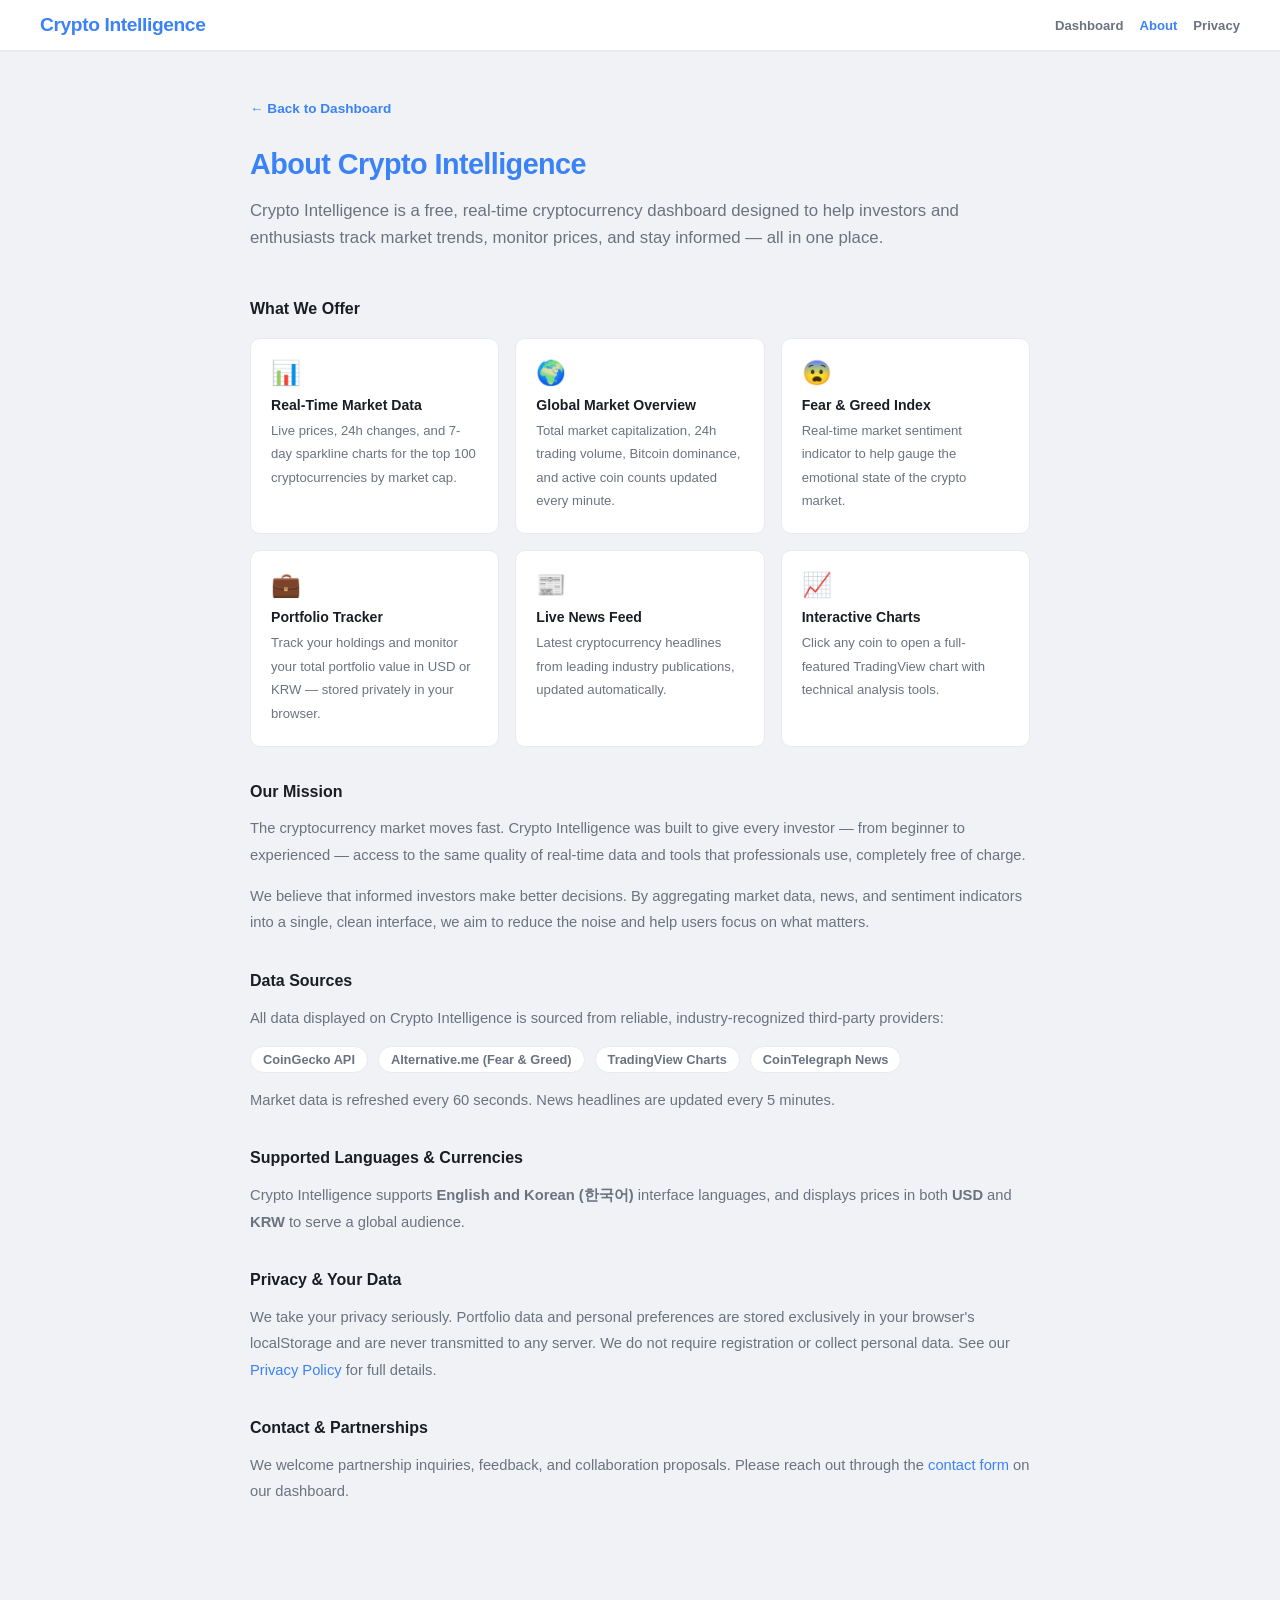
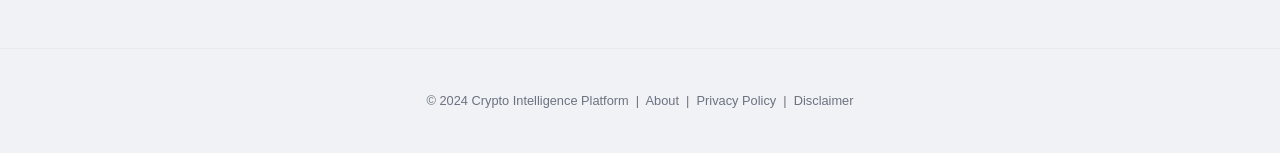
==== about.html @ bc002d2c "feat: comprehensive AdSense approval optimization - Add About page with full site description and fe" ====
<!DOCTYPE html>
<html lang="en">
<head>
    <meta charset="UTF-8">
    <meta name="viewport" content="width=device-width, initial-scale=1.0">
    <title>About – Crypto Intelligence</title>
    <meta name="description" content="Learn about Crypto Intelligence, a real-time cryptocurrency dashboard providing market data, news, and portfolio tracking for crypto investors worldwide.">
    <meta name="robots" content="index, follow">
    <link rel="stylesheet" href="style.css?v=2.1">
    <meta name="google-adsense-account" content="ca-pub-8986681365997307">
    <script async src="https://pagead2.googlesyndication.com/pagead/js/adsbygoogle.js?client=ca-pub-8986681365997307" crossorigin="anonymous"></script>
    <style>
        .about-wrap { max-width: 860px; margin: 48px auto; padding: 0 40px 80px; }
        .about-wrap h1 { font-size: 1.8rem; font-weight: 800; margin-bottom: 12px; letter-spacing: -0.02em; }
        .about-wrap .subtitle { font-size: 1.05rem; color: var(--sub-text-color); margin-bottom: 48px; line-height: 1.6; }
        .about-wrap h2 { font-size: 1rem; font-weight: 700; margin: 36px 0 10px; }
        .about-wrap p, .about-wrap li { font-size: 0.92rem; line-height: 1.8; color: var(--sub-text-color); }
        .about-wrap ul { padding-left: 20px; }
        .about-wrap a { color: var(--accent-color); text-decoration: none; }
        .back-link { display: inline-flex; align-items: center; gap: 6px; color: var(--accent-color); font-size: 0.85rem; font-weight: 600; text-decoration: none; margin-bottom: 32px; }
        .feature-grid { display: grid; grid-template-columns: repeat(auto-fit, minmax(220px, 1fr)); gap: 16px; margin: 20px 0; }
        .feature-card { background: var(--card-bg); border: 1px solid var(--border-color); border-radius: 10px; padding: 20px; }
        .feature-card .icon { font-size: 1.5rem; margin-bottom: 10px; }
        .feature-card h3 { font-size: 0.88rem; font-weight: 700; margin: 0 0 6px; }
        .feature-card p { font-size: 0.82rem; margin: 0; }
        .data-sources { display: flex; flex-wrap: wrap; gap: 10px; margin-top: 12px; }
        .data-source-tag { background: var(--card-bg); border: 1px solid var(--border-color); padding: 5px 12px; border-radius: 20px; font-size: 0.8rem; font-weight: 600; color: var(--sub-text-color); }
        @media (max-width: 768px) { .about-wrap { padding: 0 20px 60px; } }
    </style>
</head>
<body>
    <header>
        <h1 style="color:var(--accent-color);margin:0;font-size:1.2rem;font-weight:800">
            <a href="index.html" style="text-decoration:none;color:inherit">Crypto Intelligence</a>
        </h1>
        <nav style="display:flex;gap:16px;font-size:0.82rem;font-weight:600">
            <a href="index.html" style="color:var(--sub-text-color);text-decoration:none">Dashboard</a>
            <a href="about.html" style="color:var(--accent-color);text-decoration:none">About</a>
            <a href="privacy.html" style="color:var(--sub-text-color);text-decoration:none">Privacy</a>
        </nav>
    </header>

    <div class="about-wrap">
        <a href="index.html" class="back-link">← Back to Dashboard</a>

        <h1>About Crypto Intelligence</h1>
        <p class="subtitle">Crypto Intelligence is a free, real-time cryptocurrency dashboard designed to help investors and enthusiasts track market trends, monitor prices, and stay informed — all in one place.</p>

        <h2>What We Offer</h2>
        <div class="feature-grid">
            <div class="feature-card">
                <div class="icon">📊</div>
                <h3>Real-Time Market Data</h3>
                <p>Live prices, 24h changes, and 7-day sparkline charts for the top 100 cryptocurrencies by market cap.</p>
            </div>
            <div class="feature-card">
                <div class="icon">🌍</div>
                <h3>Global Market Overview</h3>
                <p>Total market capitalization, 24h trading volume, Bitcoin dominance, and active coin counts updated every minute.</p>
            </div>
            <div class="feature-card">
                <div class="icon">😨</div>
                <h3>Fear & Greed Index</h3>
                <p>Real-time market sentiment indicator to help gauge the emotional state of the crypto market.</p>
            </div>
            <div class="feature-card">
                <div class="icon">💼</div>
                <h3>Portfolio Tracker</h3>
                <p>Track your holdings and monitor your total portfolio value in USD or KRW — stored privately in your browser.</p>
            </div>
            <div class="feature-card">
                <div class="icon">📰</div>
                <h3>Live News Feed</h3>
                <p>Latest cryptocurrency headlines from leading industry publications, updated automatically.</p>
            </div>
            <div class="feature-card">
                <div class="icon">📈</div>
                <h3>Interactive Charts</h3>
                <p>Click any coin to open a full-featured TradingView chart with technical analysis tools.</p>
            </div>
        </div>

        <h2>Our Mission</h2>
        <p>The cryptocurrency market moves fast. Crypto Intelligence was built to give every investor — from beginner to experienced — access to the same quality of real-time data and tools that professionals use, completely free of charge.</p>
        <p>We believe that informed investors make better decisions. By aggregating market data, news, and sentiment indicators into a single, clean interface, we aim to reduce the noise and help users focus on what matters.</p>

        <h2>Data Sources</h2>
        <p>All data displayed on Crypto Intelligence is sourced from reliable, industry-recognized third-party providers:</p>
        <div class="data-sources">
            <span class="data-source-tag">CoinGecko API</span>
            <span class="data-source-tag">Alternative.me (Fear & Greed)</span>
            <span class="data-source-tag">TradingView Charts</span>
            <span class="data-source-tag">CoinTelegraph News</span>
        </div>
        <p style="margin-top:14px">Market data is refreshed every 60 seconds. News headlines are updated every 5 minutes.</p>

        <h2>Supported Languages & Currencies</h2>
        <p>Crypto Intelligence supports <strong>English and Korean (한국어)</strong> interface languages, and displays prices in both <strong>USD</strong> and <strong>KRW</strong> to serve a global audience.</p>

        <h2>Privacy & Your Data</h2>
        <p>We take your privacy seriously. Portfolio data and personal preferences are stored exclusively in your browser's localStorage and are never transmitted to any server. We do not require registration or collect personal data. See our <a href="privacy.html">Privacy Policy</a> for full details.</p>

        <h2>Contact & Partnerships</h2>
        <p>We welcome partnership inquiries, feedback, and collaboration proposals. Please reach out through the <a href="index.html#contact-section">contact form</a> on our dashboard.</p>
    </div>

    <footer style="text-align:center;padding:32px;color:var(--sub-text-color);font-size:0.8rem;border-top:1px solid var(--border-color)">
        <p>&copy; 2024 Crypto Intelligence Platform &nbsp;|&nbsp;
        <a href="about.html" style="color:var(--sub-text-color)">About</a> &nbsp;|&nbsp;
        <a href="privacy.html" style="color:var(--sub-text-color)">Privacy Policy</a> &nbsp;|&nbsp;
        <a href="disclaimer.html" style="color:var(--sub-text-color)">Disclaimer</a></p>
    </footer>

    <script>
        if (localStorage.getItem('theme') === 'dark') document.body.classList.add('dark-mode');
    </script>
</body>
</html>
---- style.css ----
:root {
    --bg-color: #f0f2f5;
    --text-color: #1a1d23;
    --header-bg: #ffffff;
    --card-bg: #ffffff;
    --card-shadow: 0 1px 3px rgba(0,0,0,0.06);
    --border-color: #e8eaed;
    --accent-color: #3b82f6;
    --sub-text-color: #6b7280;
    --hover-bg: #f8faff;
    --up-color: #10b981;
    --down-color: #ef4444;
    --ticker-bg: #111827;
    --stats-bg: #ffffff;
    --row-border: #f3f4f6;
}

body.dark-mode {
    --bg-color: #0d1117;
    --text-color: #e6edf3;
    --header-bg: #161b22;
    --card-bg: #161b22;
    --card-shadow: 0 1px 3px rgba(0,0,0,0.4);
    --border-color: #21262d;
    --accent-color: #58a6ff;
    --sub-text-color: #8b949e;
    --hover-bg: #1c2128;
    --ticker-bg: #090c10;
    --stats-bg: #161b22;
    --row-border: #21262d;
}

* { box-sizing: border-box; }

body {
    font-family: 'Inter', -apple-system, BlinkMacSystemFont, 'Segoe UI', sans-serif;
    background-color: var(--bg-color);
    color: var(--text-color);
    margin: 0;
    transition: background-color 0.3s, color 0.3s;
    -webkit-font-smoothing: antialiased;
}

/* ── News Ticker ── */
#news-ticker {
    background: var(--ticker-bg);
    color: #f59e0b;
    padding: 9px 0;
    overflow: hidden;
    white-space: nowrap;
    font-size: 0.8rem;
    font-weight: 500;
    letter-spacing: 0.01em;
}
.ticker-content {
    display: inline-block;
    padding-left: 100%;
    animation: ticker 50s linear infinite;
}
@keyframes ticker {
    0%   { transform: translate3d(0, 0, 0); }
    100% { transform: translate3d(-100%, 0, 0); }
}

/* ── Global Stats Bar ── */
#global-stats {
    background: var(--stats-bg);
    border-bottom: 1px solid var(--border-color);
    padding: 7px 40px;
    display: flex;
    align-items: center;
    gap: 6px;
    font-size: 0.75rem;
    color: var(--sub-text-color);
    overflow-x: auto;
    white-space: nowrap;
}
#global-stats span { font-weight: 500; }
.stat-divider { opacity: 0.25; font-size: 0.7rem; }

/* ── Header ── */
header {
    background-color: var(--header-bg);
    padding: 14px 40px;
    border-bottom: 1px solid var(--border-color);
    display: flex;
    justify-content: space-between;
    align-items: center;
    position: sticky;
    top: 0;
    z-index: 1000;
    box-shadow: 0 1px 0 var(--border-color);
}
h1 {
    margin: 0;
    font-size: 1.2rem;
    color: var(--accent-color);
    font-weight: 800;
    letter-spacing: -0.02em;
}
#main-nav { display: flex; gap: 16px; align-items: center; margin-left: auto; margin-right: 16px; }
.nav-link { color: var(--sub-text-color); text-decoration: none; font-size: 0.82rem; font-weight: 600; transition: color 0.15s; }
.nav-link:hover { color: var(--accent-color); }
.header-controls { display: flex; gap: 8px; }

/* ── Intro Section ── */
#intro-section {
    background: linear-gradient(135deg, var(--accent-color) 0%, #6366f1 100%);
    padding: 36px 40px;
    text-align: center;
}
body.dark-mode #intro-section {
    background: linear-gradient(135deg, #1d3a6e 0%, #1e1b4b 100%);
}
#intro-content { max-width: 640px; margin: 0 auto; }
#intro-title {
    color: white;
    font-size: 1.4rem;
    font-weight: 800;
    margin: 0 0 10px;
    letter-spacing: -0.02em;
}
#intro-desc {
    color: rgba(255,255,255,0.85);
    font-size: 0.9rem;
    line-height: 1.7;
    margin: 0;
}
#theme-toggle, #lang-toggle, #currency-toggle {
    background: transparent;
    border: 1px solid var(--border-color);
    color: var(--sub-text-color);
    padding: 6px 12px;
    border-radius: 6px;
    cursor: pointer;
    font-weight: 500;
    font-size: 0.8rem;
    transition: all 0.15s;
}
#theme-toggle:hover, #lang-toggle:hover, #currency-toggle:hover {
    border-color: var(--accent-color);
    color: var(--accent-color);
}

/* ── Market Overview ── */
#market-overview {
    padding: 24px 40px;
    display: flex;
    justify-content: space-between;
    align-items: center;
    gap: 20px;
    max-width: 1240px;
    margin: 0 auto;
}
.sentiment-card {
    background: var(--card-bg);
    padding: 16px 22px;
    border-radius: 10px;
    box-shadow: var(--card-shadow);
    border: 1px solid var(--border-color);
    min-width: 170px;
    text-align: center;
}
.sentiment-card h3 {
    margin: 0 0 6px;
    font-size: 0.75rem;
    font-weight: 600;
    color: var(--sub-text-color);
    text-transform: uppercase;
    letter-spacing: 0.06em;
}
#fear-greed-index { font-size: 2.2rem; font-weight: 800; line-height: 1; }
#sentiment-status { margin: 4px 0 0; font-size: 0.78rem; color: var(--sub-text-color); font-weight: 500; }

.search-container { flex: 1; max-width: 560px; position: relative; }
#crypto-search {
    width: 100%;
    padding: 11px 20px 11px 42px;
    border-radius: 8px;
    border: 1px solid var(--border-color);
    background: var(--card-bg);
    color: var(--text-color);
    font-size: 0.9rem;
    outline: none;
    transition: border-color 0.15s, box-shadow 0.15s;
}
#crypto-search:focus {
    border-color: var(--accent-color);
    box-shadow: 0 0 0 3px rgba(59,130,246,0.1);
}
.search-container::before {
    content: '⌕';
    position: absolute;
    left: 14px;
    top: 50%;
    transform: translateY(-50%);
    color: var(--sub-text-color);
    font-size: 1.1rem;
    pointer-events: none;
}

/* ── Exchange Links ── */
#exchange-section {
    padding: 0 40px 20px;
    max-width: 1240px;
    margin: 0 auto;
}
#exchange-section h2 {
    font-size: 0.72rem;
    font-weight: 600;
    color: var(--sub-text-color);
    text-transform: uppercase;
    letter-spacing: 0.07em;
    margin: 0 0 10px;
}
.exchange-links { display: flex; gap: 8px; overflow-x: auto; padding-bottom: 4px; }
.exchange-card {
    text-decoration: none;
    color: var(--sub-text-color);
    background: var(--card-bg);
    padding: 6px 14px;
    border-radius: 6px;
    border: 1px solid var(--border-color);
    white-space: nowrap;
    font-weight: 600;
    font-size: 0.8rem;
    transition: all 0.15s;
}
.exchange-card:hover { border-color: var(--accent-color); color: var(--accent-color); }

/* ── Category Filter ── */
#category-filter {
    padding: 0 40px 16px;
    max-width: 1240px;
    margin: 0 auto;
}
.filter-tabs { display: flex; gap: 6px; overflow-x: auto; padding-bottom: 2px; }
.filter-btn {
    padding: 6px 16px;
    border-radius: 20px;
    border: 1px solid var(--border-color);
    background: transparent;
    color: var(--sub-text-color);
    cursor: pointer;
    font-weight: 600;
    font-size: 0.8rem;
    transition: all 0.15s;
    white-space: nowrap;
}
.filter-btn:hover { border-color: var(--accent-color); color: var(--accent-color); }
.filter-btn.active { background: var(--accent-color); color: white; border-color: var(--accent-color); }

/* ── Coin Table ── */
main {
    padding: 0 40px;
    max-width: 1240px;
    margin: 0 auto;
}
.table-header {
    display: flex;
    align-items: center;
    padding: 8px 16px;
    color: var(--sub-text-color);
    font-size: 0.72rem;
    font-weight: 700;
    text-transform: uppercase;
    letter-spacing: 0.05em;
    border-bottom: 1px solid var(--border-color);
    background: var(--card-bg);
    border-radius: 10px 10px 0 0;
    border: 1px solid var(--border-color);
    border-bottom: none;
}
.h-rank { width: 44px; }
.h-name { width: 200px; }
.h-desc { flex: 1; margin: 0 16px; }
.h-trend { width: 110px; text-align: center; }
.h-price { width: 170px; text-align: right; }

#crypto-container {
    border: 1px solid var(--border-color);
    border-top: none;
    border-radius: 0 0 10px 10px;
    overflow: hidden;
    background: var(--card-bg);
}

.crypto-row {
    display: flex;
    align-items: center;
    padding: 14px 16px;
    border-bottom: 1px solid var(--row-border);
    transition: background 0.12s;
    cursor: pointer;
}
.crypto-row:last-child { border-bottom: none; }
.crypto-row:hover { background: var(--hover-bg); }

.crypto-rank { width: 44px; color: var(--sub-text-color); font-size: 0.8rem; font-weight: 600; }
.crypto-info { width: 200px; display: flex; align-items: center; gap: 10px; overflow: hidden; }
.crypto-icon { width: 32px; height: 32px; border-radius: 50%; flex-shrink: 0; }
.crypto-name-group { display: flex; flex-direction: column; overflow: hidden; }
.crypto-name { font-weight: 700; font-size: 0.92rem; white-space: nowrap; overflow: hidden; text-overflow: ellipsis; }
.crypto-symbol { color: var(--sub-text-color); font-size: 0.75rem; font-weight: 600; }

.crypto-desc {
    flex: 1;
    margin: 0 16px;
    font-size: 0.8rem;
    color: var(--sub-text-color);
    display: -webkit-box;
    -webkit-line-clamp: 1;
    line-clamp: 1;
    -webkit-box-orient: vertical;
    overflow: hidden;
    line-height: 1.4;
}

.crypto-trend { width: 110px; text-align: center; }
.crypto-trend img { width: 90px; height: 32px; filter: contrast(1.1); }

.crypto-price-container { width: 170px; text-align: right; }
.crypto-price { font-weight: 700; margin: 0; font-size: 0.92rem; }
.crypto-change { font-size: 0.78rem; font-weight: 600; }
.up { color: var(--up-color); }
.down { color: var(--down-color); }

/* ── Pagination ── */
#pagination {
    display: flex;
    align-items: center;
    justify-content: center;
    gap: 6px;
    padding: 20px 0 8px;
}
.page-btn {
    min-width: 34px;
    height: 34px;
    padding: 0 10px;
    border-radius: 7px;
    border: 1px solid var(--border-color);
    background: var(--card-bg);
    color: var(--sub-text-color);
    font-size: 0.82rem;
    font-weight: 600;
    cursor: pointer;
    transition: all 0.15s;
}
.page-btn:hover { border-color: var(--accent-color); color: var(--accent-color); }
.page-btn.active { background: var(--accent-color); color: white; border-color: var(--accent-color); }
.page-btn:disabled { opacity: 0.35; cursor: not-allowed; }
#page-info { font-size: 0.8rem; color: var(--sub-text-color); padding: 0 6px; font-weight: 500; }

/* ── Portfolio ── */
#portfolio-section {
    max-width: 1240px;
    margin: 40px auto 0;
    padding: 0 40px;
}
#portfolio-section h2 {
    font-size: 1rem;
    font-weight: 700;
    margin: 0 0 16px;
    letter-spacing: -0.01em;
}
#portfolio-input-row {
    display: flex;
    gap: 8px;
    margin-bottom: 12px;
    flex-wrap: wrap;
}
#portfolio-coin-select {
    flex: 1;
    min-width: 200px;
    padding: 9px 14px;
    border-radius: 7px;
    border: 1px solid var(--border-color);
    background: var(--card-bg);
    color: var(--text-color);
    font-size: 0.875rem;
    cursor: pointer;
}
#portfolio-amount {
    width: 140px;
    padding: 9px 14px;
    border-radius: 7px;
    border: 1px solid var(--border-color);
    background: var(--card-bg);
    color: var(--text-color);
    font-size: 0.875rem;
}
#portfolio-add-btn {
    padding: 9px 22px;
    background: var(--accent-color);
    color: white;
    border: none;
    border-radius: 7px;
    font-weight: 700;
    font-size: 0.875rem;
    cursor: pointer;
    transition: opacity 0.15s;
}
#portfolio-add-btn:hover { opacity: 0.85; }

.portfolio-item {
    display: flex;
    align-items: center;
    padding: 12px 16px;
    background: var(--card-bg);
    border-bottom: 1px solid var(--row-border);
    gap: 10px;
}
.portfolio-item:first-child { border-radius: 8px 8px 0 0; }
.portfolio-item-name { font-weight: 700; font-size: 0.88rem; flex: 1; }
.portfolio-item-amount { color: var(--sub-text-color); font-size: 0.8rem; min-width: 120px; }
.portfolio-item-value { font-weight: 700; font-size: 0.88rem; min-width: 130px; text-align: right; }
.portfolio-item-change { font-size: 0.78rem; font-weight: 600; min-width: 65px; text-align: right; }
.portfolio-remove-btn {
    background: none;
    border: none;
    color: var(--sub-text-color);
    cursor: pointer;
    font-size: 0.9rem;
    padding: 2px 6px;
    border-radius: 4px;
    transition: all 0.15s;
}
.portfolio-remove-btn:hover { background: rgba(239,68,68,0.1); color: var(--down-color); }

#portfolio-total-row {
    display: flex;
    justify-content: flex-end;
    align-items: center;
    gap: 10px;
    padding: 14px 16px;
    background: var(--card-bg);
    font-weight: 700;
    font-size: 1rem;
    border-top: 2px solid var(--accent-color);
    border-radius: 0 0 8px 8px;
}
#portfolio-total-label { color: var(--sub-text-color); font-weight: 500; font-size: 0.85rem; }
#portfolio-empty {
    text-align: center;
    padding: 28px;
    color: var(--sub-text-color);
    background: var(--card-bg);
    font-size: 0.875rem;
    border-radius: 8px;
}

/* ── Contact & Comments ── */
#contact-section {
    max-width: 760px;
    margin: 48px auto;
    padding: 36px;
    background: var(--card-bg);
    border-radius: 12px;
    border: 1px solid var(--border-color);
}
#contact-section h2 {
    font-size: 1rem;
    font-weight: 700;
    margin: 0 0 20px;
}
.form-group { margin-bottom: 14px; }
.form-group label { display: block; font-size: 0.8rem; font-weight: 600; color: var(--sub-text-color); margin-bottom: 5px; }
.form-group input, .form-group textarea {
    width: 100%;
    padding: 10px 14px;
    border-radius: 7px;
    border: 1px solid var(--border-color);
    background: var(--bg-color);
    color: var(--text-color);
    font-size: 0.875rem;
    font-family: inherit;
    outline: none;
    transition: border-color 0.15s;
}
.form-group input:focus, .form-group textarea:focus { border-color: var(--accent-color); }
.form-group textarea { min-height: 100px; resize: vertical; }
#submit-btn {
    width: 100%;
    padding: 12px;
    background: var(--accent-color);
    color: white;
    border: none;
    border-radius: 7px;
    font-weight: 700;
    font-size: 0.9rem;
    cursor: pointer;
    margin-top: 4px;
    transition: opacity 0.15s;
}
#submit-btn:hover { opacity: 0.85; }

footer { padding: 32px; text-align: center; color: var(--sub-text-color); font-size: 0.8rem; }
footer a { color: var(--sub-text-color); text-decoration: none; }
footer a:hover { color: var(--accent-color); }

/* ── Chart Modal ── */
#chart-modal {
    display: none;
    position: fixed;
    inset: 0;
    background: rgba(0,0,0,0.6);
    z-index: 2000;
    align-items: center;
    justify-content: center;
    backdrop-filter: blur(4px);
}
#chart-modal.open { display: flex; }
.chart-modal-content {
    background: var(--card-bg);
    border-radius: 14px;
    width: 92%;
    max-width: 940px;
    overflow: hidden;
    border: 1px solid var(--border-color);
    box-shadow: 0 24px 64px rgba(0,0,0,0.35);
}
.chart-modal-header {
    display: flex;
    justify-content: space-between;
    align-items: center;
    padding: 14px 20px;
    border-bottom: 1px solid var(--border-color);
    font-weight: 700;
    font-size: 0.95rem;
}
#modal-close {
    background: none;
    border: none;
    font-size: 1.1rem;
    cursor: pointer;
    color: var(--sub-text-color);
    width: 28px;
    height: 28px;
    border-radius: 6px;
    display: flex;
    align-items: center;
    justify-content: center;
    transition: all 0.15s;
}
#modal-close:hover { background: var(--hover-bg); color: var(--text-color); }
#tradingview-widget-container { height: 500px; width: 100%; }

/* ── Responsive ── */
@media (max-width: 992px) {
    .h-trend, .crypto-trend, .h-desc, .crypto-desc { display: none; }
}
@media (max-width: 768px) {
    header { padding: 12px 16px; }
    #global-stats { padding: 7px 16px; }
    #market-overview { flex-direction: column; padding: 16px; gap: 12px; }
    .search-container { max-width: 100%; width: 100%; }
    main { padding: 0 16px; }
    #exchange-section, #category-filter, #portfolio-section { padding-left: 16px; padding-right: 16px; }
    .h-name { width: auto; flex: 1; }
    .crypto-info { width: auto; flex: 1; }
    .crypto-row { padding: 12px 12px; }
    #tradingview-widget-container { height: 360px; }
    .portfolio-item-amount, .portfolio-item-change { display: none; }
    #contact-section { margin: 24px 16px; padding: 24px; }
}
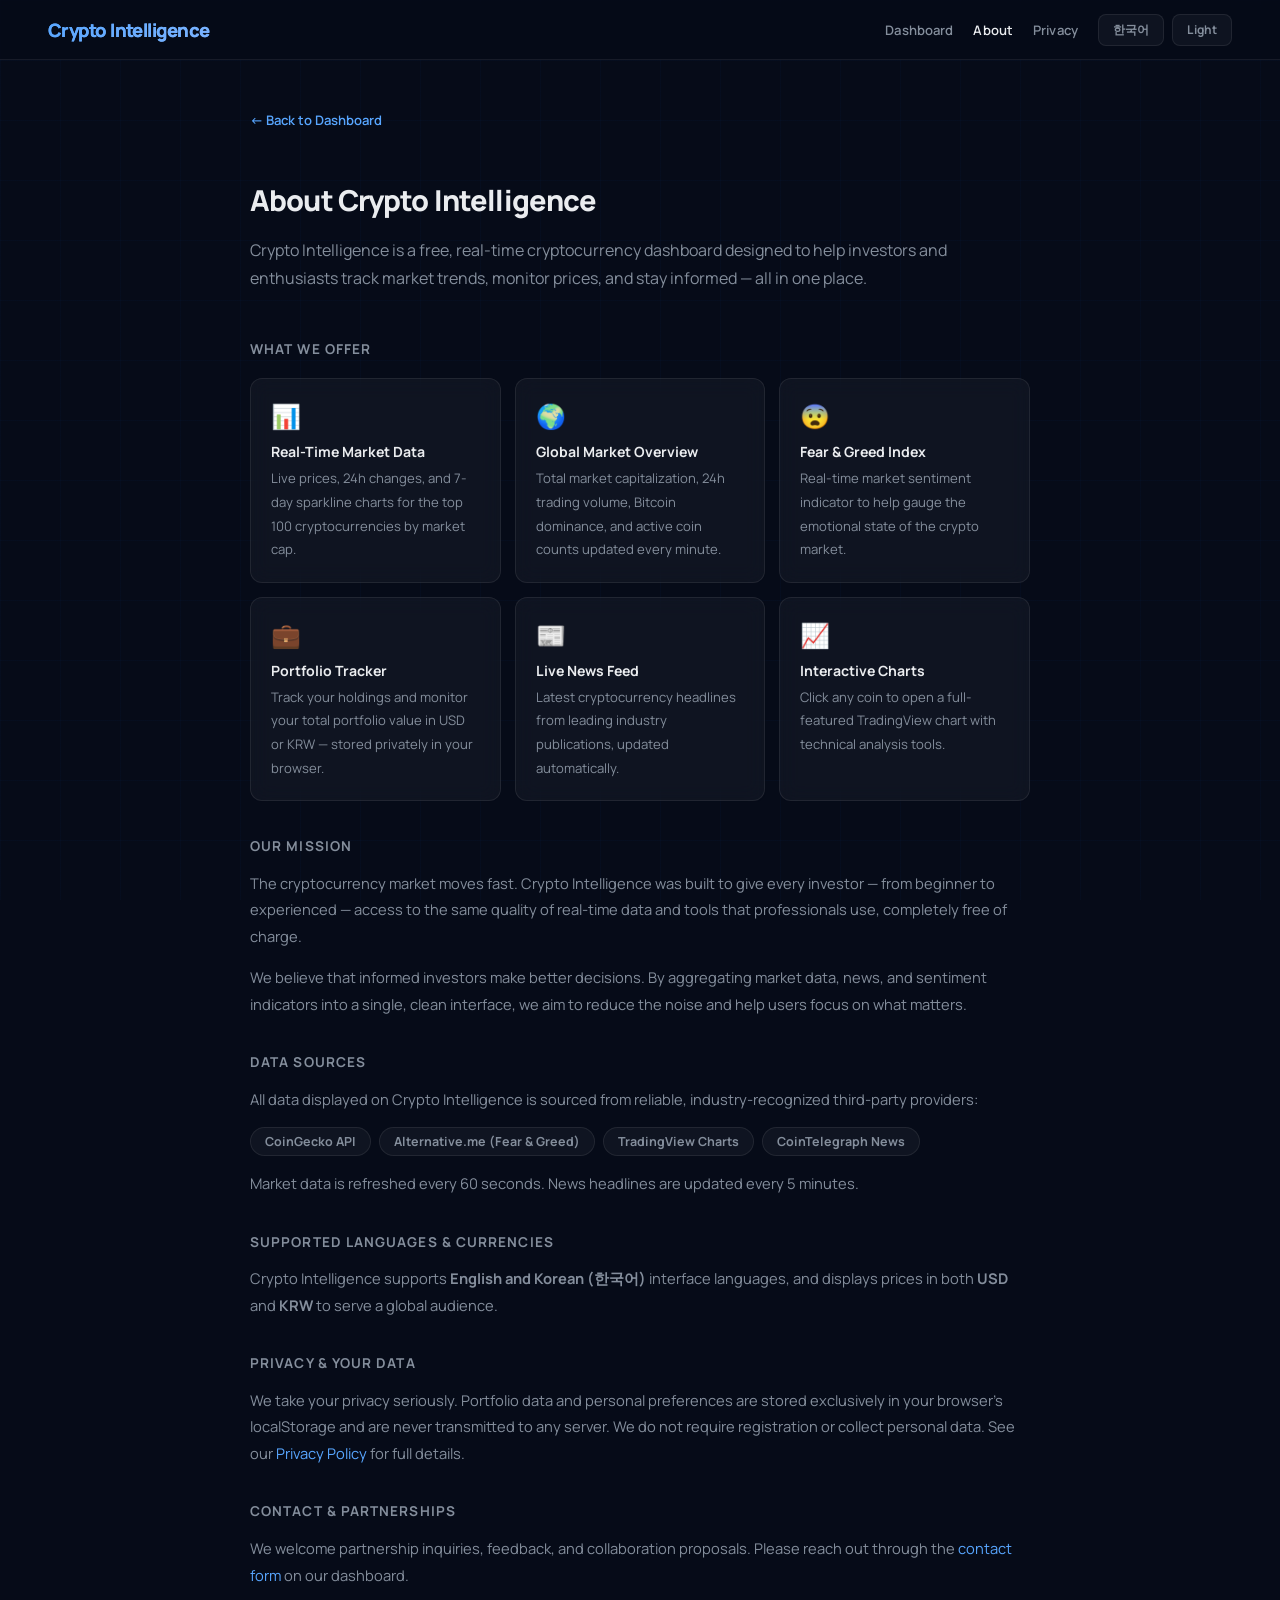
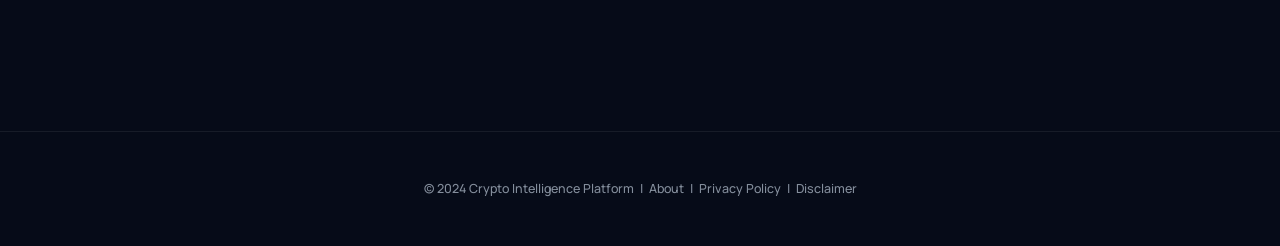
==== commit 76af1911: "fix: add lang/theme toggles and fix CSS vars on sub-pages - about, privacy, disclaimer 모두 헤더에 한국어/테마" ====
--- a/about.html
+++ b/about.html
@@ -6,38 +6,47 @@
     <title>About – Crypto Intelligence</title>
     <meta name="description" content="Learn about Crypto Intelligence, a real-time cryptocurrency dashboard providing market data, news, and portfolio tracking for crypto investors worldwide.">
     <meta name="robots" content="index, follow">
-    <link rel="stylesheet" href="style.css?v=2.1">
     <meta name="google-adsense-account" content="ca-pub-8986681365997307">
     <script async src="https://pagead2.googlesyndication.com/pagead/js/adsbygoogle.js?client=ca-pub-8986681365997307" crossorigin="anonymous"></script>
+    <link rel="preconnect" href="https://fonts.googleapis.com">
+    <link rel="preconnect" href="https://fonts.gstatic.com" crossorigin>
+    <link rel="stylesheet" href="style.css?v=2.3">
     <style>
-        .about-wrap { max-width: 860px; margin: 48px auto; padding: 0 40px 80px; }
-        .about-wrap h1 { font-size: 1.8rem; font-weight: 800; margin-bottom: 12px; letter-spacing: -0.02em; }
-        .about-wrap .subtitle { font-size: 1.05rem; color: var(--sub-text-color); margin-bottom: 48px; line-height: 1.6; }
-        .about-wrap h2 { font-size: 1rem; font-weight: 700; margin: 36px 0 10px; }
-        .about-wrap p, .about-wrap li { font-size: 0.92rem; line-height: 1.8; color: var(--sub-text-color); }
+        .about-wrap { max-width: 860px; margin: 48px auto; padding: 0 40px 80px; position: relative; z-index: 1; }
+        .about-wrap h1 { font-size: 1.8rem; font-weight: 800; margin-bottom: 12px; letter-spacing: -0.03em; }
+        .about-wrap .subtitle { font-size: 1rem; color: var(--text-sub); margin-bottom: 48px; line-height: 1.75; }
+        .about-wrap h2 { font-size: 0.85rem; font-weight: 700; margin: 36px 0 10px; text-transform: uppercase; letter-spacing: 0.08em; color: var(--text-sub); }
+        .about-wrap p, .about-wrap li { font-size: 0.92rem; line-height: 1.8; color: var(--text-sub); }
         .about-wrap ul { padding-left: 20px; }
-        .about-wrap a { color: var(--accent-color); text-decoration: none; }
-        .back-link { display: inline-flex; align-items: center; gap: 6px; color: var(--accent-color); font-size: 0.85rem; font-weight: 600; text-decoration: none; margin-bottom: 32px; }
-        .feature-grid { display: grid; grid-template-columns: repeat(auto-fit, minmax(220px, 1fr)); gap: 16px; margin: 20px 0; }
-        .feature-card { background: var(--card-bg); border: 1px solid var(--border-color); border-radius: 10px; padding: 20px; }
+        .about-wrap a { color: var(--accent-2); text-decoration: none; }
+        .about-wrap a:hover { text-decoration: underline; }
+        .back-link { display: inline-flex; align-items: center; gap: 6px; color: var(--text-sub); font-size: 0.82rem; font-weight: 600; text-decoration: none; margin-bottom: 32px; transition: color 0.15s; }
+        .back-link:hover { color: var(--accent-2); text-decoration: none; }
+        .feature-grid { display: grid; grid-template-columns: repeat(auto-fit, minmax(220px, 1fr)); gap: 14px; margin: 20px 0; }
+        .feature-card { background: var(--glass); border: 1px solid var(--glass-border); border-radius: 12px; padding: 20px; transition: border-color 0.2s; backdrop-filter: blur(10px); }
+        .feature-card:hover { border-color: var(--glass-border-h); }
         .feature-card .icon { font-size: 1.5rem; margin-bottom: 10px; }
-        .feature-card h3 { font-size: 0.88rem; font-weight: 700; margin: 0 0 6px; }
+        .feature-card h3 { font-size: 0.88rem; font-weight: 700; margin: 0 0 6px; color: var(--text); }
         .feature-card p { font-size: 0.82rem; margin: 0; }
-        .data-sources { display: flex; flex-wrap: wrap; gap: 10px; margin-top: 12px; }
-        .data-source-tag { background: var(--card-bg); border: 1px solid var(--border-color); padding: 5px 12px; border-radius: 20px; font-size: 0.8rem; font-weight: 600; color: var(--sub-text-color); }
+        .data-sources { display: flex; flex-wrap: wrap; gap: 8px; margin-top: 12px; }
+        .data-source-tag { background: var(--glass); border: 1px solid var(--glass-border); padding: 5px 14px; border-radius: 20px; font-size: 0.78rem; font-weight: 700; color: var(--text-sub); }
         @media (max-width: 768px) { .about-wrap { padding: 0 20px 60px; } }
     </style>
 </head>
 <body>
     <header>
-        <h1 style="color:var(--accent-color);margin:0;font-size:1.2rem;font-weight:800">
-            <a href="index.html" style="text-decoration:none;color:inherit">Crypto Intelligence</a>
+        <h1 id="site-title" style="font-size:1.15rem;font-weight:800;letter-spacing:-0.03em;background:linear-gradient(135deg,#58a6ff 0%,#7bb3ff 100%);-webkit-background-clip:text;-webkit-text-fill-color:transparent;background-clip:text;margin:0">
+            <a href="index.html" style="text-decoration:none;background:inherit;-webkit-background-clip:text;-webkit-text-fill-color:transparent;background-clip:text">Crypto Intelligence</a>
         </h1>
-        <nav style="display:flex;gap:16px;font-size:0.82rem;font-weight:600">
-            <a href="index.html" style="color:var(--sub-text-color);text-decoration:none">Dashboard</a>
-            <a href="about.html" style="color:var(--accent-color);text-decoration:none">About</a>
-            <a href="privacy.html" style="color:var(--sub-text-color);text-decoration:none">Privacy</a>
+        <nav id="main-nav">
+            <a href="index.html" class="nav-link">Dashboard</a>
+            <a href="about.html" class="nav-link" style="color:var(--text)">About</a>
+            <a href="privacy.html" class="nav-link">Privacy</a>
         </nav>
+        <div class="header-controls">
+            <button id="lang-toggle" onclick="toggleLang()">한국어</button>
+            <button id="theme-toggle" onclick="toggleTheme()">Light</button>
+        </div>
     </header>
 
     <div class="about-wrap">
@@ -104,15 +113,34 @@
         <p>We welcome partnership inquiries, feedback, and collaboration proposals. Please reach out through the <a href="index.html#contact-section">contact form</a> on our dashboard.</p>
     </div>
 
-    <footer style="text-align:center;padding:32px;color:var(--sub-text-color);font-size:0.8rem;border-top:1px solid var(--border-color)">
+    <footer>
         <p>&copy; 2024 Crypto Intelligence Platform &nbsp;|&nbsp;
-        <a href="about.html" style="color:var(--sub-text-color)">About</a> &nbsp;|&nbsp;
-        <a href="privacy.html" style="color:var(--sub-text-color)">Privacy Policy</a> &nbsp;|&nbsp;
-        <a href="disclaimer.html" style="color:var(--sub-text-color)">Disclaimer</a></p>
+        <a href="about.html">About</a> &nbsp;|&nbsp;
+        <a href="privacy.html">Privacy Policy</a> &nbsp;|&nbsp;
+        <a href="disclaimer.html">Disclaimer</a></p>
     </footer>
 
     <script>
-        if (localStorage.getItem('theme') === 'dark') document.body.classList.add('dark-mode');
+        // Theme
+        if (localStorage.getItem('theme') === 'light') {
+            document.body.classList.add('light-mode');
+            document.getElementById('theme-toggle').textContent = 'Dark';
+        }
+        function toggleTheme() {
+            document.body.classList.toggle('light-mode');
+            const isLight = document.body.classList.contains('light-mode');
+            localStorage.setItem('theme', isLight ? 'light' : 'dark');
+            document.getElementById('theme-toggle').textContent = isLight ? 'Dark' : 'Light';
+        }
+        // Lang toggle — saves preference and goes back to dashboard
+        const savedLang = localStorage.getItem('lang') || 'en';
+        if (savedLang === 'ko') document.getElementById('lang-toggle').textContent = 'English';
+        function toggleLang() {
+            const current = localStorage.getItem('lang') || 'en';
+            const next = current === 'en' ? 'ko' : 'en';
+            localStorage.setItem('lang', next);
+            window.location.href = 'index.html';
+        }
     </script>
 </body>
 </html>
--- a/style.css
+++ b/style.css
@@ -1,368 +1,643 @@
+@import url('https://fonts.googleapis.com/css2?family=Manrope:wght@400;500;600;700;800&family=IBM+Plex+Mono:wght@400;500;600&display=swap');
+
+/* ══════════════════════════════════════════
+   DESIGN TOKENS — DARK (default)
+══════════════════════════════════════════ */
 :root {
-    --bg-color: #f0f2f5;
-    --text-color: #1a1d23;
-    --header-bg: #ffffff;
-    --card-bg: #ffffff;
-    --card-shadow: 0 1px 3px rgba(0,0,0,0.06);
-    --border-color: #e8eaed;
-    --accent-color: #3b82f6;
-    --sub-text-color: #6b7280;
-    --hover-bg: #f8faff;
-    --up-color: #10b981;
-    --down-color: #ef4444;
-    --ticker-bg: #111827;
-    --stats-bg: #ffffff;
-    --row-border: #f3f4f6;
-}
-
-body.dark-mode {
-    --bg-color: #0d1117;
-    --text-color: #e6edf3;
-    --header-bg: #161b22;
-    --card-bg: #161b22;
-    --card-shadow: 0 1px 3px rgba(0,0,0,0.4);
-    --border-color: #21262d;
-    --accent-color: #58a6ff;
-    --sub-text-color: #8b949e;
-    --hover-bg: #1c2128;
-    --ticker-bg: #090c10;
-    --stats-bg: #161b22;
-    --row-border: #21262d;
-}
-
-* { box-sizing: border-box; }
+    --bg:            #060b18;
+    --bg-2:          #0a1020;
+    --surface:       #0d1526;
+    --surface-2:     #111d35;
+    --glass:         rgba(255,255,255,0.04);
+    --glass-hover:   rgba(255,255,255,0.07);
+    --glass-border:  rgba(255,255,255,0.08);
+    --glass-border-h:rgba(255,255,255,0.14);
+
+    --text:          #eaecef;
+    --text-sub:      #848e9c;
+    --text-dim:      #4a5568;
+
+    --accent:        #1f6feb;
+    --accent-2:      #58a6ff;
+    --accent-glow:   rgba(31,111,235,0.18);
+    --accent-glow-h: rgba(88,166,255,0.22);
+
+    --up:            #0ecb81;
+    --up-bg:         rgba(14,203,129,0.1);
+    --down:          #f6465d;
+    --down-bg:       rgba(246,70,93,0.1);
+
+    --header-bg:     rgba(6,11,24,0.85);
+    --ticker-bg:     #040810;
+    --stats-bg:      rgba(13,21,38,0.9);
+    --border:        rgba(255,255,255,0.07);
+    --border-strong: rgba(255,255,255,0.12);
+    --row-border:    rgba(255,255,255,0.04);
+
+    --card-shadow:   0 4px 24px rgba(0,0,0,0.4);
+    --card-shadow-h: 0 8px 40px rgba(0,0,0,0.55);
+    --glow-blue:     0 0 0 3px rgba(31,111,235,0.25);
+}
+
+/* ══════════════════════════════════════════
+   LIGHT MODE OVERRIDES
+══════════════════════════════════════════ */
+body.light-mode {
+    --bg:            #f0f4fb;
+    --bg-2:          #e8edf8;
+    --surface:       #ffffff;
+    --surface-2:     #f7f9fd;
+    --glass:         rgba(255,255,255,0.75);
+    --glass-hover:   rgba(255,255,255,0.9);
+    --glass-border:  rgba(0,0,0,0.08);
+    --glass-border-h:rgba(0,0,0,0.15);
+
+    --text:          #0d1526;
+    --text-sub:      #5b6880;
+    --text-dim:      #a0aec0;
+
+    --accent:        #1652f0;
+    --accent-2:      #1652f0;
+    --accent-glow:   rgba(22,82,240,0.12);
+    --accent-glow-h: rgba(22,82,240,0.18);
+
+    --up:            #0b8f5b;
+    --up-bg:         rgba(11,143,91,0.08);
+    --down:          #d9304b;
+    --down-bg:       rgba(217,48,75,0.08);
+
+    --header-bg:     rgba(240,244,251,0.9);
+    --ticker-bg:     #0d1526;
+    --stats-bg:      rgba(255,255,255,0.85);
+    --border:        rgba(0,0,0,0.08);
+    --border-strong: rgba(0,0,0,0.14);
+    --row-border:    rgba(0,0,0,0.05);
+
+    --card-shadow:   0 2px 16px rgba(0,0,0,0.06);
+    --card-shadow-h: 0 6px 32px rgba(0,0,0,0.1);
+    --glow-blue:     0 0 0 3px rgba(22,82,240,0.18);
+}
+
+/* ══════════════════════════════════════════
+   RESET & BASE
+══════════════════════════════════════════ */
+*, *::before, *::after { box-sizing: border-box; }
+
+html { scroll-behavior: smooth; }
 
 body {
-    font-family: 'Inter', -apple-system, BlinkMacSystemFont, 'Segoe UI', sans-serif;
-    background-color: var(--bg-color);
-    color: var(--text-color);
+    font-family: 'Manrope', -apple-system, BlinkMacSystemFont, sans-serif;
+    background-color: var(--bg);
+    color: var(--text);
     margin: 0;
     transition: background-color 0.3s, color 0.3s;
     -webkit-font-smoothing: antialiased;
-}
-
-/* ── News Ticker ── */
+    -moz-osx-font-smoothing: grayscale;
+    min-height: 100vh;
+}
+
+/* subtle grid texture for dark backgrounds */
+body::before {
+    content: '';
+    position: fixed;
+    inset: 0;
+    background-image:
+        linear-gradient(rgba(31,111,235,0.03) 1px, transparent 1px),
+        linear-gradient(90deg, rgba(31,111,235,0.03) 1px, transparent 1px);
+    background-size: 60px 60px;
+    pointer-events: none;
+    z-index: 0;
+}
+body.light-mode::before { display: none; }
+
+/* ══════════════════════════════════════════
+   NEWS TICKER
+══════════════════════════════════════════ */
 #news-ticker {
     background: var(--ticker-bg);
-    color: #f59e0b;
-    padding: 9px 0;
+    border-bottom: 1px solid rgba(31,111,235,0.2);
+    color: #f0b90b;
+    padding: 8px 0;
     overflow: hidden;
     white-space: nowrap;
-    font-size: 0.8rem;
-    font-weight: 500;
-    letter-spacing: 0.01em;
-}
+    font-size: 0.76rem;
+    font-weight: 600;
+    letter-spacing: 0.02em;
+    position: relative;
+    z-index: 10;
+}
+body.light-mode #news-ticker {
+    background: #0d1526;
+    color: #f0b90b;
+}
+/* fade edges */
+#news-ticker::before,
+#news-ticker::after {
+    content: '';
+    position: absolute;
+    top: 0; bottom: 0;
+    width: 60px;
+    z-index: 2;
+    pointer-events: none;
+}
+#news-ticker::before { left: 0; background: linear-gradient(to right, var(--ticker-bg), transparent); }
+#news-ticker::after  { right: 0; background: linear-gradient(to left, var(--ticker-bg), transparent); }
+body.light-mode #news-ticker::before { background: linear-gradient(to right, #0d1526, transparent); }
+body.light-mode #news-ticker::after  { background: linear-gradient(to left,  #0d1526, transparent); }
+
 .ticker-content {
     display: inline-block;
     padding-left: 100%;
-    animation: ticker 50s linear infinite;
+    animation: ticker 55s linear infinite;
 }
 @keyframes ticker {
-    0%   { transform: translate3d(0, 0, 0); }
-    100% { transform: translate3d(-100%, 0, 0); }
-}
-
-/* ── Global Stats Bar ── */
+    0%   { transform: translate3d(0,0,0); }
+    100% { transform: translate3d(-100%,0,0); }
+}
+
+/* ══════════════════════════════════════════
+   GLOBAL STATS BAR
+══════════════════════════════════════════ */
 #global-stats {
     background: var(--stats-bg);
-    border-bottom: 1px solid var(--border-color);
-    padding: 7px 40px;
-    display: flex;
-    align-items: center;
-    gap: 6px;
-    font-size: 0.75rem;
-    color: var(--sub-text-color);
+    backdrop-filter: blur(16px);
+    -webkit-backdrop-filter: blur(16px);
+    border-bottom: 1px solid var(--border);
+    padding: 7px 48px;
+    display: flex;
+    align-items: center;
+    gap: 8px;
+    font-size: 0.73rem;
+    color: var(--text-sub);
     overflow-x: auto;
     white-space: nowrap;
-}
-#global-stats span { font-weight: 500; }
-.stat-divider { opacity: 0.25; font-size: 0.7rem; }
-
-/* ── Header ── */
+    position: relative;
+    z-index: 9;
+}
+#global-stats::-webkit-scrollbar { display: none; }
+#global-stats span { font-weight: 600; }
+.stat-divider { opacity: 0.2; }
+
+/* ══════════════════════════════════════════
+   HEADER
+══════════════════════════════════════════ */
 header {
-    background-color: var(--header-bg);
-    padding: 14px 40px;
-    border-bottom: 1px solid var(--border-color);
-    display: flex;
+    background: var(--header-bg);
+    backdrop-filter: blur(20px);
+    -webkit-backdrop-filter: blur(20px);
+    padding: 0 48px;
+    height: 60px;
+    border-bottom: 1px solid var(--border);
+    display: flex;
+    align-items: center;
     justify-content: space-between;
-    align-items: center;
     position: sticky;
     top: 0;
     z-index: 1000;
-    box-shadow: 0 1px 0 var(--border-color);
-}
-h1 {
+}
+
+#site-title {
     margin: 0;
-    font-size: 1.2rem;
-    color: var(--accent-color);
+    font-size: 1.15rem;
     font-weight: 800;
-    letter-spacing: -0.02em;
-}
-#main-nav { display: flex; gap: 16px; align-items: center; margin-left: auto; margin-right: 16px; }
-.nav-link { color: var(--sub-text-color); text-decoration: none; font-size: 0.82rem; font-weight: 600; transition: color 0.15s; }
-.nav-link:hover { color: var(--accent-color); }
+    letter-spacing: -0.03em;
+    background: linear-gradient(135deg, var(--accent-2) 0%, #7bb3ff 100%);
+    -webkit-background-clip: text;
+    -webkit-text-fill-color: transparent;
+    background-clip: text;
+}
+body.light-mode #site-title {
+    background: linear-gradient(135deg, #1652f0 0%, #0040d0 100%);
+    -webkit-background-clip: text;
+    background-clip: text;
+}
+
+#main-nav {
+    display: flex;
+    gap: 20px;
+    align-items: center;
+    margin-left: auto;
+    margin-right: 20px;
+}
+.nav-link {
+    color: var(--text-sub);
+    text-decoration: none;
+    font-size: 0.82rem;
+    font-weight: 600;
+    transition: color 0.15s;
+    letter-spacing: 0.01em;
+}
+.nav-link:hover { color: var(--text); }
+
 .header-controls { display: flex; gap: 8px; }
 
-/* ── Intro Section ── */
+#theme-toggle, #lang-toggle, #currency-toggle {
+    background: var(--glass);
+    border: 1px solid var(--glass-border);
+    color: var(--text-sub);
+    padding: 6px 14px;
+    border-radius: 8px;
+    cursor: pointer;
+    font-weight: 700;
+    font-size: 0.75rem;
+    font-family: inherit;
+    transition: all 0.18s;
+    letter-spacing: 0.01em;
+}
+#theme-toggle:hover, #lang-toggle:hover, #currency-toggle:hover {
+    background: var(--glass-hover);
+    border-color: var(--glass-border-h);
+    color: var(--text);
+}
+
+/* ══════════════════════════════════════════
+   INTRO / HERO SECTION
+══════════════════════════════════════════ */
 #intro-section {
-    background: linear-gradient(135deg, var(--accent-color) 0%, #6366f1 100%);
-    padding: 36px 40px;
+    position: relative;
+    overflow: hidden;
+    padding: 52px 48px;
     text-align: center;
-}
-body.dark-mode #intro-section {
-    background: linear-gradient(135deg, #1d3a6e 0%, #1e1b4b 100%);
-}
-#intro-content { max-width: 640px; margin: 0 auto; }
+    z-index: 1;
+}
+#intro-section::before {
+    content: '';
+    position: absolute;
+    inset: 0;
+    background:
+        radial-gradient(ellipse 70% 80% at 50% 120%, rgba(31,111,235,0.18) 0%, transparent 65%),
+        radial-gradient(ellipse 40% 50% at 80% -10%, rgba(88,166,255,0.1) 0%, transparent 60%),
+        radial-gradient(ellipse 30% 40% at 10% 80%, rgba(0,212,170,0.06) 0%, transparent 60%);
+    pointer-events: none;
+}
+body.light-mode #intro-section::before {
+    background:
+        radial-gradient(ellipse 70% 80% at 50% 120%, rgba(22,82,240,0.1) 0%, transparent 65%),
+        radial-gradient(ellipse 40% 50% at 80% -10%, rgba(22,82,240,0.06) 0%, transparent 60%);
+}
+
+#intro-content { max-width: 680px; margin: 0 auto; position: relative; }
 #intro-title {
-    color: white;
-    font-size: 1.4rem;
+    color: var(--text);
+    font-size: 1.75rem;
     font-weight: 800;
-    margin: 0 0 10px;
-    letter-spacing: -0.02em;
-}
+    margin: 0 0 12px;
+    letter-spacing: -0.03em;
+    line-height: 1.2;
+}
+body.light-mode #intro-title { color: #0d1526; }
 #intro-desc {
-    color: rgba(255,255,255,0.85);
-    font-size: 0.9rem;
-    line-height: 1.7;
+    color: var(--text-sub);
+    font-size: 0.92rem;
+    line-height: 1.75;
     margin: 0;
-}
-#theme-toggle, #lang-toggle, #currency-toggle {
-    background: transparent;
-    border: 1px solid var(--border-color);
-    color: var(--sub-text-color);
-    padding: 6px 12px;
-    border-radius: 6px;
-    cursor: pointer;
     font-weight: 500;
-    font-size: 0.8rem;
-    transition: all 0.15s;
-}
-#theme-toggle:hover, #lang-toggle:hover, #currency-toggle:hover {
-    border-color: var(--accent-color);
-    color: var(--accent-color);
-}
-
-/* ── Market Overview ── */
+}
+
+/* ══════════════════════════════════════════
+   MARKET OVERVIEW
+══════════════════════════════════════════ */
 #market-overview {
-    padding: 24px 40px;
+    padding: 28px 48px;
     display: flex;
     justify-content: space-between;
     align-items: center;
     gap: 20px;
-    max-width: 1240px;
+    max-width: 1280px;
     margin: 0 auto;
-}
+    position: relative;
+    z-index: 1;
+}
+
 .sentiment-card {
-    background: var(--card-bg);
-    padding: 16px 22px;
-    border-radius: 10px;
+    background: var(--glass);
+    backdrop-filter: blur(20px);
+    -webkit-backdrop-filter: blur(20px);
+    padding: 18px 24px;
+    border-radius: 14px;
+    border: 1px solid var(--glass-border);
+    min-width: 180px;
+    text-align: center;
+    transition: border-color 0.2s, box-shadow 0.2s;
+}
+.sentiment-card:hover {
+    border-color: var(--glass-border-h);
     box-shadow: var(--card-shadow);
-    border: 1px solid var(--border-color);
-    min-width: 170px;
-    text-align: center;
 }
 .sentiment-card h3 {
-    margin: 0 0 6px;
+    margin: 0 0 8px;
+    font-size: 0.68rem;
+    font-weight: 700;
+    color: var(--text-sub);
+    text-transform: uppercase;
+    letter-spacing: 0.1em;
+}
+#fear-greed-index {
+    font-size: 2.4rem;
+    font-weight: 800;
+    line-height: 1;
+    font-variant-numeric: tabular-nums;
+    font-family: 'IBM Plex Mono', monospace;
+}
+#sentiment-status {
+    margin: 6px 0 0;
     font-size: 0.75rem;
+    color: var(--text-sub);
     font-weight: 600;
-    color: var(--sub-text-color);
-    text-transform: uppercase;
-    letter-spacing: 0.06em;
-}
-#fear-greed-index { font-size: 2.2rem; font-weight: 800; line-height: 1; }
-#sentiment-status { margin: 4px 0 0; font-size: 0.78rem; color: var(--sub-text-color); font-weight: 500; }
-
-.search-container { flex: 1; max-width: 560px; position: relative; }
+    letter-spacing: 0.02em;
+}
+
+.search-container { flex: 1; max-width: 580px; position: relative; }
 #crypto-search {
     width: 100%;
-    padding: 11px 20px 11px 42px;
-    border-radius: 8px;
-    border: 1px solid var(--border-color);
-    background: var(--card-bg);
-    color: var(--text-color);
-    font-size: 0.9rem;
+    padding: 12px 20px 12px 44px;
+    border-radius: 10px;
+    border: 1px solid var(--glass-border);
+    background: var(--glass);
+    backdrop-filter: blur(10px);
+    color: var(--text);
+    font-size: 0.88rem;
+    font-family: inherit;
+    font-weight: 500;
     outline: none;
-    transition: border-color 0.15s, box-shadow 0.15s;
-}
+    transition: border-color 0.18s, box-shadow 0.18s, background 0.18s;
+}
+#crypto-search::placeholder { color: var(--text-dim); }
 #crypto-search:focus {
-    border-color: var(--accent-color);
-    box-shadow: 0 0 0 3px rgba(59,130,246,0.1);
+    border-color: var(--accent);
+    box-shadow: var(--glow-blue);
+    background: var(--glass-hover);
 }
 .search-container::before {
     content: '⌕';
     position: absolute;
-    left: 14px;
+    left: 15px;
     top: 50%;
     transform: translateY(-50%);
-    color: var(--sub-text-color);
-    font-size: 1.1rem;
+    color: var(--text-sub);
+    font-size: 1.15rem;
     pointer-events: none;
-}
-
-/* ── Exchange Links ── */
+    z-index: 1;
+}
+
+/* ══════════════════════════════════════════
+   EXCHANGE LINKS
+══════════════════════════════════════════ */
 #exchange-section {
-    padding: 0 40px 20px;
-    max-width: 1240px;
+    padding: 0 48px 22px;
+    max-width: 1280px;
     margin: 0 auto;
-}
-#exchange-section h2 {
-    font-size: 0.72rem;
-    font-weight: 600;
-    color: var(--sub-text-color);
+    position: relative;
+    z-index: 1;
+}
+#exchange-title {
+    font-size: 0.68rem;
+    font-weight: 700;
+    color: var(--text-sub);
     text-transform: uppercase;
-    letter-spacing: 0.07em;
+    letter-spacing: 0.1em;
     margin: 0 0 10px;
 }
 .exchange-links { display: flex; gap: 8px; overflow-x: auto; padding-bottom: 4px; }
+.exchange-links::-webkit-scrollbar { display: none; }
+
 .exchange-card {
     text-decoration: none;
-    color: var(--sub-text-color);
-    background: var(--card-bg);
-    padding: 6px 14px;
-    border-radius: 6px;
-    border: 1px solid var(--border-color);
-    white-space: nowrap;
-    font-weight: 600;
-    font-size: 0.8rem;
-    transition: all 0.15s;
-}
-.exchange-card:hover { border-color: var(--accent-color); color: var(--accent-color); }
-
-/* ── Category Filter ── */
-#category-filter {
-    padding: 0 40px 16px;
-    max-width: 1240px;
-    margin: 0 auto;
-}
-.filter-tabs { display: flex; gap: 6px; overflow-x: auto; padding-bottom: 2px; }
-.filter-btn {
+    color: var(--text-sub);
+    background: var(--glass);
+    border: 1px solid var(--glass-border);
     padding: 6px 16px;
     border-radius: 20px;
-    border: 1px solid var(--border-color);
+    white-space: nowrap;
+    font-weight: 700;
+    font-size: 0.78rem;
+    letter-spacing: 0.01em;
+    transition: all 0.18s;
+    backdrop-filter: blur(8px);
+}
+.exchange-card:hover {
+    color: var(--accent-2);
+    border-color: var(--accent);
+    background: var(--accent-glow);
+    transform: translateY(-1px);
+    box-shadow: 0 4px 16px rgba(31,111,235,0.18);
+}
+
+/* ══════════════════════════════════════════
+   CATEGORY FILTER
+══════════════════════════════════════════ */
+#category-filter {
+    padding: 0 48px 18px;
+    max-width: 1280px;
+    margin: 0 auto;
+    position: relative;
+    z-index: 1;
+}
+.filter-tabs { display: flex; gap: 6px; overflow-x: auto; padding-bottom: 2px; }
+.filter-tabs::-webkit-scrollbar { display: none; }
+
+.filter-btn {
+    padding: 7px 18px;
+    border-radius: 20px;
+    border: 1px solid var(--glass-border);
     background: transparent;
-    color: var(--sub-text-color);
+    color: var(--text-sub);
     cursor: pointer;
-    font-weight: 600;
-    font-size: 0.8rem;
-    transition: all 0.15s;
+    font-weight: 700;
+    font-size: 0.78rem;
+    font-family: inherit;
+    transition: all 0.18s;
     white-space: nowrap;
-}
-.filter-btn:hover { border-color: var(--accent-color); color: var(--accent-color); }
-.filter-btn.active { background: var(--accent-color); color: white; border-color: var(--accent-color); }
-
-/* ── Coin Table ── */
+    letter-spacing: 0.01em;
+}
+.filter-btn:hover {
+    border-color: var(--accent);
+    color: var(--accent-2);
+    background: var(--accent-glow);
+}
+.filter-btn.active {
+    background: var(--accent);
+    color: #fff;
+    border-color: var(--accent);
+    box-shadow: 0 0 16px rgba(31,111,235,0.35);
+}
+
+/* ══════════════════════════════════════════
+   COIN TABLE
+══════════════════════════════════════════ */
 main {
-    padding: 0 40px;
-    max-width: 1240px;
+    padding: 0 48px;
+    max-width: 1280px;
     margin: 0 auto;
-}
+    position: relative;
+    z-index: 1;
+}
+
 .table-header {
     display: flex;
     align-items: center;
-    padding: 8px 16px;
-    color: var(--sub-text-color);
-    font-size: 0.72rem;
+    padding: 10px 18px;
+    color: var(--text-sub);
+    font-size: 0.68rem;
     font-weight: 700;
     text-transform: uppercase;
-    letter-spacing: 0.05em;
-    border-bottom: 1px solid var(--border-color);
-    background: var(--card-bg);
-    border-radius: 10px 10px 0 0;
-    border: 1px solid var(--border-color);
+    letter-spacing: 0.1em;
+    background: var(--surface);
+    border-radius: 12px 12px 0 0;
+    border: 1px solid var(--border);
     border-bottom: none;
 }
-.h-rank { width: 44px; }
-.h-name { width: 200px; }
-.h-desc { flex: 1; margin: 0 16px; }
+.h-rank  { width: 48px; }
+.h-name  { width: 210px; }
+.h-desc  { flex: 1; margin: 0 16px; }
 .h-trend { width: 110px; text-align: center; }
-.h-price { width: 170px; text-align: right; }
+.h-price { width: 180px; text-align: right; }
 
 #crypto-container {
-    border: 1px solid var(--border-color);
+    border: 1px solid var(--border);
     border-top: none;
-    border-radius: 0 0 10px 10px;
+    border-radius: 0 0 12px 12px;
     overflow: hidden;
-    background: var(--card-bg);
+    background: var(--glass);
+    backdrop-filter: blur(10px);
 }
 
 .crypto-row {
     display: flex;
     align-items: center;
-    padding: 14px 16px;
+    padding: 14px 18px;
     border-bottom: 1px solid var(--row-border);
-    transition: background 0.12s;
+    transition: background 0.15s;
     cursor: pointer;
+    position: relative;
 }
 .crypto-row:last-child { border-bottom: none; }
-.crypto-row:hover { background: var(--hover-bg); }
-
-.crypto-rank { width: 44px; color: var(--sub-text-color); font-size: 0.8rem; font-weight: 600; }
-.crypto-info { width: 200px; display: flex; align-items: center; gap: 10px; overflow: hidden; }
-.crypto-icon { width: 32px; height: 32px; border-radius: 50%; flex-shrink: 0; }
-.crypto-name-group { display: flex; flex-direction: column; overflow: hidden; }
-.crypto-name { font-weight: 700; font-size: 0.92rem; white-space: nowrap; overflow: hidden; text-overflow: ellipsis; }
-.crypto-symbol { color: var(--sub-text-color); font-size: 0.75rem; font-weight: 600; }
+.crypto-row:hover { background: var(--glass-hover); }
+.crypto-row:hover .crypto-name { color: var(--accent-2); }
+
+.crypto-rank {
+    width: 48px;
+    color: var(--text-dim);
+    font-size: 0.78rem;
+    font-weight: 700;
+    font-family: 'IBM Plex Mono', monospace;
+}
+.crypto-info { width: 210px; display: flex; align-items: center; gap: 10px; overflow: hidden; }
+.crypto-icon { width: 34px; height: 34px; border-radius: 50%; flex-shrink: 0; }
+.crypto-name-group { display: flex; flex-direction: column; overflow: hidden; gap: 2px; }
+.crypto-name {
+    font-weight: 700;
+    font-size: 0.9rem;
+    white-space: nowrap;
+    overflow: hidden;
+    text-overflow: ellipsis;
+    transition: color 0.15s;
+}
+.crypto-symbol {
+    color: var(--text-sub);
+    font-size: 0.7rem;
+    font-weight: 700;
+    letter-spacing: 0.03em;
+}
 
 .crypto-desc {
     flex: 1;
     margin: 0 16px;
-    font-size: 0.8rem;
-    color: var(--sub-text-color);
+    font-size: 0.78rem;
+    color: var(--text-sub);
     display: -webkit-box;
     -webkit-line-clamp: 1;
     line-clamp: 1;
     -webkit-box-orient: vertical;
     overflow: hidden;
-    line-height: 1.4;
+    line-height: 1.5;
+    font-weight: 500;
 }
 
 .crypto-trend { width: 110px; text-align: center; }
-.crypto-trend img { width: 90px; height: 32px; filter: contrast(1.1); }
-
-.crypto-price-container { width: 170px; text-align: right; }
-.crypto-price { font-weight: 700; margin: 0; font-size: 0.92rem; }
-.crypto-change { font-size: 0.78rem; font-weight: 600; }
-.up { color: var(--up-color); }
-.down { color: var(--down-color); }
-
-/* ── Pagination ── */
+.crypto-trend img { width: 92px; height: 34px; }
+
+.crypto-price-container { width: 180px; text-align: right; }
+.crypto-price {
+    font-weight: 700;
+    margin: 0;
+    font-size: 0.9rem;
+    font-family: 'IBM Plex Mono', monospace;
+    letter-spacing: -0.01em;
+}
+.crypto-change {
+    font-size: 0.75rem;
+    font-weight: 700;
+    font-family: 'IBM Plex Mono', monospace;
+    letter-spacing: 0.01em;
+    display: inline-flex;
+    align-items: center;
+    gap: 2px;
+    padding: 2px 6px;
+    border-radius: 4px;
+    margin-top: 2px;
+}
+.up   { color: var(--up);   background: var(--up-bg); }
+.down { color: var(--down); background: var(--down-bg); }
+
+/* ══════════════════════════════════════════
+   PAGINATION
+══════════════════════════════════════════ */
 #pagination {
     display: flex;
     align-items: center;
     justify-content: center;
     gap: 6px;
-    padding: 20px 0 8px;
+    padding: 22px 0 10px;
+    position: relative;
+    z-index: 1;
 }
 .page-btn {
-    min-width: 34px;
-    height: 34px;
+    min-width: 36px;
+    height: 36px;
     padding: 0 10px;
-    border-radius: 7px;
-    border: 1px solid var(--border-color);
-    background: var(--card-bg);
-    color: var(--sub-text-color);
-    font-size: 0.82rem;
-    font-weight: 600;
+    border-radius: 8px;
+    border: 1px solid var(--glass-border);
+    background: var(--glass);
+    color: var(--text-sub);
+    font-size: 0.8rem;
+    font-weight: 700;
+    font-family: inherit;
     cursor: pointer;
     transition: all 0.15s;
 }
-.page-btn:hover { border-color: var(--accent-color); color: var(--accent-color); }
-.page-btn.active { background: var(--accent-color); color: white; border-color: var(--accent-color); }
-.page-btn:disabled { opacity: 0.35; cursor: not-allowed; }
-#page-info { font-size: 0.8rem; color: var(--sub-text-color); padding: 0 6px; font-weight: 500; }
-
-/* ── Portfolio ── */
+.page-btn:hover {
+    border-color: var(--accent);
+    color: var(--accent-2);
+    background: var(--accent-glow);
+}
+.page-btn.active {
+    background: var(--accent);
+    color: #fff;
+    border-color: var(--accent);
+    box-shadow: 0 0 14px rgba(31,111,235,0.35);
+}
+.page-btn:disabled { opacity: 0.3; cursor: not-allowed; }
+#page-info { font-size: 0.78rem; color: var(--text-sub); padding: 0 8px; font-weight: 600; }
+
+/* ══════════════════════════════════════════
+   PORTFOLIO
+══════════════════════════════════════════ */
 #portfolio-section {
-    max-width: 1240px;
-    margin: 40px auto 0;
-    padding: 0 40px;
+    max-width: 1280px;
+    margin: 48px auto 0;
+    padding: 0 48px;
+    position: relative;
+    z-index: 1;
 }
 #portfolio-section h2 {
-    font-size: 1rem;
-    font-weight: 700;
+    font-size: 1.05rem;
+    font-weight: 800;
     margin: 0 0 16px;
-    letter-spacing: -0.01em;
-}
+    letter-spacing: -0.02em;
+    color: var(--text);
+}
+
 #portfolio-input-row {
     display: flex;
     gap: 8px;
@@ -372,194 +647,335 @@
 #portfolio-coin-select {
     flex: 1;
     min-width: 200px;
-    padding: 9px 14px;
-    border-radius: 7px;
-    border: 1px solid var(--border-color);
-    background: var(--card-bg);
-    color: var(--text-color);
-    font-size: 0.875rem;
+    padding: 10px 14px;
+    border-radius: 8px;
+    border: 1px solid var(--glass-border);
+    background: var(--glass);
+    color: var(--text);
+    font-size: 0.85rem;
+    font-family: inherit;
+    font-weight: 600;
     cursor: pointer;
-}
+    outline: none;
+    transition: border-color 0.15s;
+    backdrop-filter: blur(8px);
+}
+#portfolio-coin-select:focus { border-color: var(--accent); }
+
 #portfolio-amount {
-    width: 140px;
-    padding: 9px 14px;
-    border-radius: 7px;
-    border: 1px solid var(--border-color);
-    background: var(--card-bg);
-    color: var(--text-color);
-    font-size: 0.875rem;
-}
+    width: 150px;
+    padding: 10px 14px;
+    border-radius: 8px;
+    border: 1px solid var(--glass-border);
+    background: var(--glass);
+    color: var(--text);
+    font-size: 0.85rem;
+    font-family: inherit;
+    font-weight: 600;
+    outline: none;
+    transition: border-color 0.15s;
+    backdrop-filter: blur(8px);
+}
+#portfolio-amount:focus { border-color: var(--accent); box-shadow: var(--glow-blue); }
+
 #portfolio-add-btn {
-    padding: 9px 22px;
-    background: var(--accent-color);
+    padding: 10px 24px;
+    background: var(--accent);
     color: white;
     border: none;
-    border-radius: 7px;
-    font-weight: 700;
-    font-size: 0.875rem;
+    border-radius: 8px;
+    font-weight: 800;
+    font-size: 0.85rem;
+    font-family: inherit;
     cursor: pointer;
-    transition: opacity 0.15s;
-}
-#portfolio-add-btn:hover { opacity: 0.85; }
+    transition: all 0.18s;
+    letter-spacing: 0.01em;
+    box-shadow: 0 4px 14px rgba(31,111,235,0.3);
+}
+#portfolio-add-btn:hover {
+    background: var(--accent-2);
+    box-shadow: 0 6px 20px rgba(31,111,235,0.45);
+    transform: translateY(-1px);
+}
 
 .portfolio-item {
     display: flex;
     align-items: center;
-    padding: 12px 16px;
-    background: var(--card-bg);
+    padding: 13px 18px;
+    background: var(--glass);
     border-bottom: 1px solid var(--row-border);
     gap: 10px;
-}
-.portfolio-item:first-child { border-radius: 8px 8px 0 0; }
+    transition: background 0.15s;
+    backdrop-filter: blur(8px);
+}
+.portfolio-item:first-child { border-radius: 10px 10px 0 0; border: 1px solid var(--glass-border); border-bottom: 1px solid var(--row-border); }
+.portfolio-item:hover { background: var(--glass-hover); }
 .portfolio-item-name { font-weight: 700; font-size: 0.88rem; flex: 1; }
-.portfolio-item-amount { color: var(--sub-text-color); font-size: 0.8rem; min-width: 120px; }
-.portfolio-item-value { font-weight: 700; font-size: 0.88rem; min-width: 130px; text-align: right; }
-.portfolio-item-change { font-size: 0.78rem; font-weight: 600; min-width: 65px; text-align: right; }
+.portfolio-item-amount { color: var(--text-sub); font-size: 0.78rem; min-width: 120px; font-weight: 600; }
+.portfolio-item-value {
+    font-weight: 700;
+    font-size: 0.88rem;
+    min-width: 140px;
+    text-align: right;
+    font-family: 'IBM Plex Mono', monospace;
+}
+.portfolio-item-change {
+    font-size: 0.75rem;
+    font-weight: 700;
+    min-width: 65px;
+    text-align: right;
+    font-family: 'IBM Plex Mono', monospace;
+}
 .portfolio-remove-btn {
     background: none;
     border: none;
-    color: var(--sub-text-color);
+    color: var(--text-dim);
     cursor: pointer;
     font-size: 0.9rem;
-    padding: 2px 6px;
-    border-radius: 4px;
+    padding: 3px 7px;
+    border-radius: 5px;
     transition: all 0.15s;
-}
-.portfolio-remove-btn:hover { background: rgba(239,68,68,0.1); color: var(--down-color); }
+    font-family: inherit;
+}
+.portfolio-remove-btn:hover { background: var(--down-bg); color: var(--down); }
 
 #portfolio-total-row {
     display: flex;
     justify-content: flex-end;
     align-items: center;
-    gap: 10px;
-    padding: 14px 16px;
-    background: var(--card-bg);
-    font-weight: 700;
-    font-size: 1rem;
-    border-top: 2px solid var(--accent-color);
-    border-radius: 0 0 8px 8px;
-}
-#portfolio-total-label { color: var(--sub-text-color); font-weight: 500; font-size: 0.85rem; }
+    gap: 12px;
+    padding: 16px 18px;
+    background: var(--glass);
+    backdrop-filter: blur(8px);
+    font-weight: 800;
+    font-size: 1.05rem;
+    border: 1px solid var(--glass-border);
+    border-top: 1px solid var(--accent);
+    border-radius: 0 0 10px 10px;
+    font-family: 'IBM Plex Mono', monospace;
+}
+#portfolio-total-label {
+    color: var(--text-sub);
+    font-weight: 600;
+    font-size: 0.82rem;
+    font-family: 'Manrope', sans-serif;
+}
 #portfolio-empty {
     text-align: center;
-    padding: 28px;
-    color: var(--sub-text-color);
-    background: var(--card-bg);
-    font-size: 0.875rem;
-    border-radius: 8px;
-}
-
-/* ── Contact & Comments ── */
+    padding: 32px;
+    color: var(--text-sub);
+    background: var(--glass);
+    font-size: 0.85rem;
+    font-weight: 600;
+    border-radius: 10px;
+    border: 1px solid var(--glass-border);
+}
+
+/* ══════════════════════════════════════════
+   CONTACT
+══════════════════════════════════════════ */
 #contact-section {
     max-width: 760px;
-    margin: 48px auto;
-    padding: 36px;
-    background: var(--card-bg);
-    border-radius: 12px;
-    border: 1px solid var(--border-color);
+    margin: 56px auto;
+    padding: 40px 44px;
+    background: var(--glass);
+    backdrop-filter: blur(20px);
+    -webkit-backdrop-filter: blur(20px);
+    border-radius: 16px;
+    border: 1px solid var(--glass-border);
+    box-shadow: var(--card-shadow);
+    position: relative;
+    z-index: 1;
+}
+#contact-section::before {
+    content: '';
+    position: absolute;
+    inset: 0;
+    border-radius: 16px;
+    background: linear-gradient(135deg, rgba(31,111,235,0.04) 0%, transparent 60%);
+    pointer-events: none;
 }
 #contact-section h2 {
-    font-size: 1rem;
-    font-weight: 700;
-    margin: 0 0 20px;
-}
-.form-group { margin-bottom: 14px; }
-.form-group label { display: block; font-size: 0.8rem; font-weight: 600; color: var(--sub-text-color); margin-bottom: 5px; }
-.form-group input, .form-group textarea {
+    font-size: 1.05rem;
+    font-weight: 800;
+    margin: 0 0 22px;
+    letter-spacing: -0.02em;
+    position: relative;
+}
+.form-group { margin-bottom: 14px; position: relative; }
+.form-group label {
+    display: block;
+    font-size: 0.75rem;
+    font-weight: 700;
+    color: var(--text-sub);
+    margin-bottom: 6px;
+    letter-spacing: 0.04em;
+    text-transform: uppercase;
+}
+.form-group input,
+.form-group textarea {
     width: 100%;
-    padding: 10px 14px;
-    border-radius: 7px;
-    border: 1px solid var(--border-color);
-    background: var(--bg-color);
-    color: var(--text-color);
+    padding: 11px 14px;
+    border-radius: 8px;
+    border: 1px solid var(--glass-border);
+    background: rgba(255,255,255,0.03);
+    color: var(--text);
     font-size: 0.875rem;
     font-family: inherit;
+    font-weight: 500;
     outline: none;
-    transition: border-color 0.15s;
-}
-.form-group input:focus, .form-group textarea:focus { border-color: var(--accent-color); }
-.form-group textarea { min-height: 100px; resize: vertical; }
+    transition: border-color 0.18s, box-shadow 0.18s;
+}
+body.light-mode .form-group input,
+body.light-mode .form-group textarea {
+    background: var(--surface-2);
+}
+.form-group input:focus,
+.form-group textarea:focus {
+    border-color: var(--accent);
+    box-shadow: var(--glow-blue);
+}
+.form-group textarea { min-height: 110px; resize: vertical; }
+
 #submit-btn {
     width: 100%;
-    padding: 12px;
-    background: var(--accent-color);
+    padding: 13px;
+    background: var(--accent);
     color: white;
     border: none;
-    border-radius: 7px;
-    font-weight: 700;
+    border-radius: 9px;
+    font-weight: 800;
     font-size: 0.9rem;
+    font-family: inherit;
     cursor: pointer;
-    margin-top: 4px;
-    transition: opacity 0.15s;
-}
-#submit-btn:hover { opacity: 0.85; }
-
-footer { padding: 32px; text-align: center; color: var(--sub-text-color); font-size: 0.8rem; }
-footer a { color: var(--sub-text-color); text-decoration: none; }
-footer a:hover { color: var(--accent-color); }
-
-/* ── Chart Modal ── */
+    margin-top: 6px;
+    transition: all 0.18s;
+    letter-spacing: 0.02em;
+    box-shadow: 0 4px 20px rgba(31,111,235,0.3);
+}
+#submit-btn:hover {
+    background: var(--accent-2);
+    box-shadow: 0 6px 28px rgba(31,111,235,0.45);
+    transform: translateY(-1px);
+}
+
+/* ══════════════════════════════════════════
+   FOOTER
+══════════════════════════════════════════ */
+footer {
+    padding: 36px 48px;
+    text-align: center;
+    color: var(--text-sub);
+    font-size: 0.78rem;
+    font-weight: 500;
+    border-top: 1px solid var(--border);
+    position: relative;
+    z-index: 1;
+}
+footer a {
+    color: var(--text-sub);
+    text-decoration: none;
+    transition: color 0.15s;
+}
+footer a:hover { color: var(--accent-2); }
+
+/* ══════════════════════════════════════════
+   CHART MODAL
+══════════════════════════════════════════ */
 #chart-modal {
     display: none;
     position: fixed;
     inset: 0;
-    background: rgba(0,0,0,0.6);
+    background: rgba(0,0,0,0.72);
     z-index: 2000;
     align-items: center;
     justify-content: center;
-    backdrop-filter: blur(4px);
+    backdrop-filter: blur(8px);
+    -webkit-backdrop-filter: blur(8px);
 }
 #chart-modal.open { display: flex; }
+
 .chart-modal-content {
-    background: var(--card-bg);
-    border-radius: 14px;
-    width: 92%;
-    max-width: 940px;
+    background: var(--surface);
+    border-radius: 16px;
+    width: 94%;
+    max-width: 960px;
     overflow: hidden;
-    border: 1px solid var(--border-color);
-    box-shadow: 0 24px 64px rgba(0,0,0,0.35);
-}
+    border: 1px solid var(--border-strong);
+    box-shadow: 0 32px 80px rgba(0,0,0,0.6), 0 0 0 1px var(--glass-border);
+    animation: modal-in 0.22s ease;
+}
+@keyframes modal-in {
+    from { opacity: 0; transform: scale(0.96) translateY(12px); }
+    to   { opacity: 1; transform: scale(1) translateY(0); }
+}
+
 .chart-modal-header {
     display: flex;
     justify-content: space-between;
     align-items: center;
-    padding: 14px 20px;
-    border-bottom: 1px solid var(--border-color);
-    font-weight: 700;
+    padding: 16px 22px;
+    border-bottom: 1px solid var(--border);
+    font-weight: 800;
     font-size: 0.95rem;
+    letter-spacing: -0.01em;
 }
 #modal-close {
-    background: none;
-    border: none;
-    font-size: 1.1rem;
+    background: var(--glass);
+    border: 1px solid var(--glass-border);
+    font-size: 1rem;
     cursor: pointer;
-    color: var(--sub-text-color);
-    width: 28px;
-    height: 28px;
-    border-radius: 6px;
+    color: var(--text-sub);
+    width: 30px;
+    height: 30px;
+    border-radius: 8px;
     display: flex;
     align-items: center;
     justify-content: center;
     transition: all 0.15s;
-}
-#modal-close:hover { background: var(--hover-bg); color: var(--text-color); }
+    font-family: inherit;
+}
+#modal-close:hover {
+    background: var(--down-bg);
+    color: var(--down);
+    border-color: var(--down);
+}
 #tradingview-widget-container { height: 500px; width: 100%; }
 
-/* ── Responsive ── */
-@media (max-width: 992px) {
-    .h-trend, .crypto-trend, .h-desc, .crypto-desc { display: none; }
+/* ══════════════════════════════════════════
+   RESPONSIVE
+══════════════════════════════════════════ */
+@media (max-width: 1024px) {
+    .h-trend, .crypto-trend,
+    .h-desc, .crypto-desc { display: none; }
 }
 @media (max-width: 768px) {
-    header { padding: 12px 16px; }
+    header { padding: 0 16px; height: 54px; }
+    #site-title { font-size: 1rem; }
     #global-stats { padding: 7px 16px; }
-    #market-overview { flex-direction: column; padding: 16px; gap: 12px; }
+    #intro-section { padding: 36px 20px; }
+    #intro-title { font-size: 1.35rem; }
+    #market-overview {
+        flex-direction: column;
+        padding: 20px 16px;
+        gap: 12px;
+    }
     .search-container { max-width: 100%; width: 100%; }
-    main { padding: 0 16px; }
-    #exchange-section, #category-filter, #portfolio-section { padding-left: 16px; padding-right: 16px; }
+    main,
+    #exchange-section,
+    #category-filter,
+    #portfolio-section { padding-left: 16px; padding-right: 16px; }
     .h-name { width: auto; flex: 1; }
     .crypto-info { width: auto; flex: 1; }
     .crypto-row { padding: 12px 12px; }
     #tradingview-widget-container { height: 360px; }
-    .portfolio-item-amount, .portfolio-item-change { display: none; }
-    #contact-section { margin: 24px 16px; padding: 24px; }
-}
+    .portfolio-item-amount,
+    .portfolio-item-change { display: none; }
+    #contact-section { margin: 28px 16px; padding: 24px 20px; }
+    footer { padding: 28px 16px; }
+    .header-controls { gap: 5px; }
+    #theme-toggle, #lang-toggle, #currency-toggle { padding: 5px 9px; font-size: 0.7rem; }
+}
+@media (max-width: 480px) {
+    #main-nav { display: none; }
+}
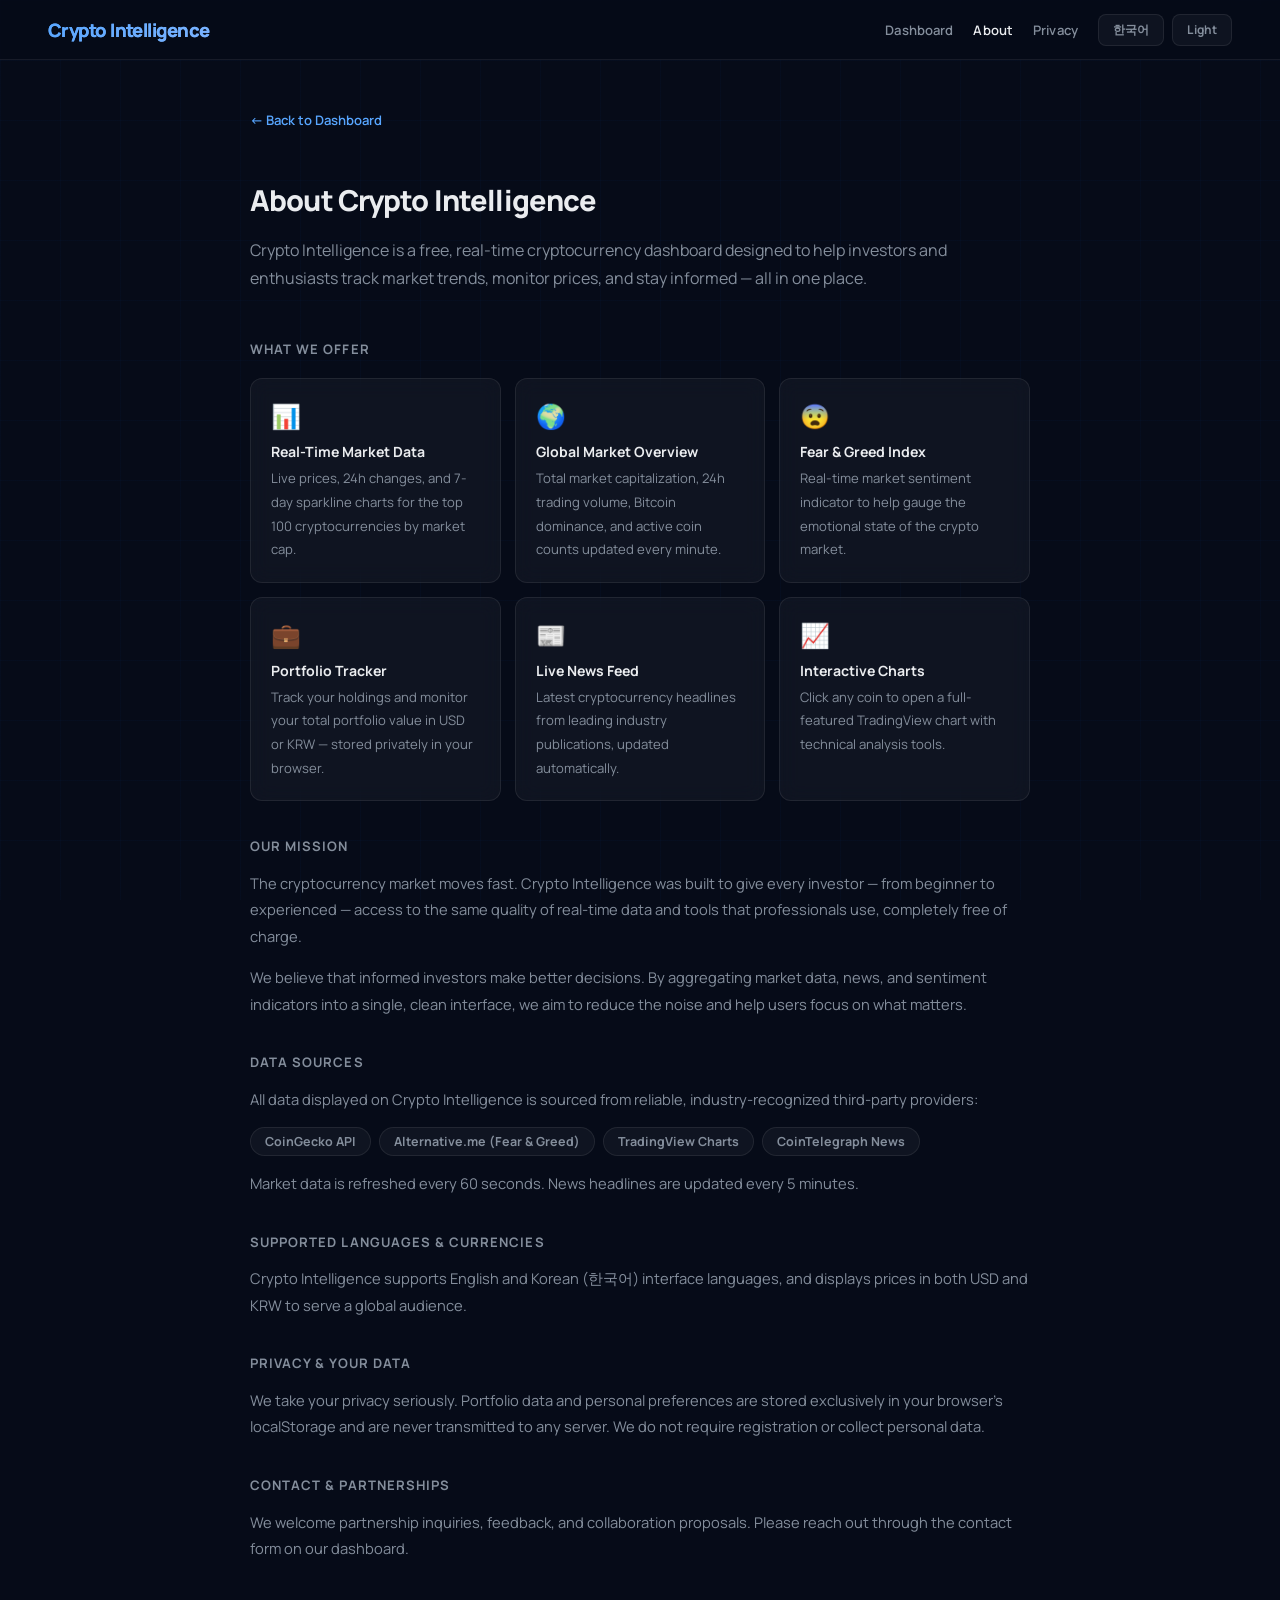
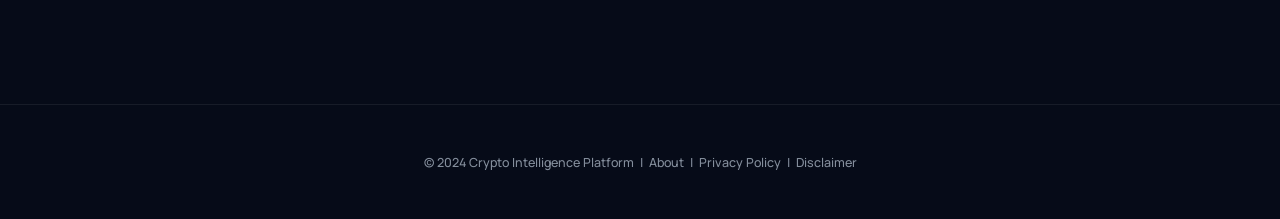
==== commit 385605fd: "fix: 서브페이지 언어 전환 인페이지 방식으로 수정 - 한국어 버튼 누르면 해당 페이지에서 바로 번역 (대시보드 이동 제거) - data-en / data-ko 속성 기반 텍스트" ====
--- a/about.html
+++ b/about.html
@@ -15,7 +15,7 @@
         .about-wrap { max-width: 860px; margin: 48px auto; padding: 0 40px 80px; position: relative; z-index: 1; }
         .about-wrap h1 { font-size: 1.8rem; font-weight: 800; margin-bottom: 12px; letter-spacing: -0.03em; }
         .about-wrap .subtitle { font-size: 1rem; color: var(--text-sub); margin-bottom: 48px; line-height: 1.75; }
-        .about-wrap h2 { font-size: 0.85rem; font-weight: 700; margin: 36px 0 10px; text-transform: uppercase; letter-spacing: 0.08em; color: var(--text-sub); }
+        .about-wrap h2 { font-size: 0.82rem; font-weight: 700; margin: 36px 0 10px; text-transform: uppercase; letter-spacing: 0.08em; color: var(--text-sub); }
         .about-wrap p, .about-wrap li { font-size: 0.92rem; line-height: 1.8; color: var(--text-sub); }
         .about-wrap ul { padding-left: 20px; }
         .about-wrap a { color: var(--accent-2); text-decoration: none; }
@@ -35,13 +35,13 @@
 </head>
 <body>
     <header>
-        <h1 id="site-title" style="font-size:1.15rem;font-weight:800;letter-spacing:-0.03em;background:linear-gradient(135deg,#58a6ff 0%,#7bb3ff 100%);-webkit-background-clip:text;-webkit-text-fill-color:transparent;background-clip:text;margin:0">
+        <h1 style="font-size:1.15rem;font-weight:800;letter-spacing:-0.03em;background:linear-gradient(135deg,#58a6ff 0%,#7bb3ff 100%);-webkit-background-clip:text;-webkit-text-fill-color:transparent;background-clip:text;margin:0">
             <a href="index.html" style="text-decoration:none;background:inherit;-webkit-background-clip:text;-webkit-text-fill-color:transparent;background-clip:text">Crypto Intelligence</a>
         </h1>
         <nav id="main-nav">
-            <a href="index.html" class="nav-link">Dashboard</a>
-            <a href="about.html" class="nav-link" style="color:var(--text)">About</a>
-            <a href="privacy.html" class="nav-link">Privacy</a>
+            <a href="index.html" class="nav-link" data-en="Dashboard" data-ko="대시보드">Dashboard</a>
+            <a href="about.html" class="nav-link" style="color:var(--text)" data-en="About" data-ko="소개">About</a>
+            <a href="privacy.html" class="nav-link" data-en="Privacy" data-ko="개인정보">Privacy</a>
         </nav>
         <div class="header-controls">
             <button id="lang-toggle" onclick="toggleLang()">한국어</button>
@@ -50,67 +50,67 @@
     </header>
 
     <div class="about-wrap">
-        <a href="index.html" class="back-link">← Back to Dashboard</a>
+        <a href="index.html" class="back-link" data-en="← Back to Dashboard" data-ko="← 대시보드로 돌아가기">← Back to Dashboard</a>
 
-        <h1>About Crypto Intelligence</h1>
-        <p class="subtitle">Crypto Intelligence is a free, real-time cryptocurrency dashboard designed to help investors and enthusiasts track market trends, monitor prices, and stay informed — all in one place.</p>
+        <h1 data-en="About Crypto Intelligence" data-ko="크립토 인텔리전스 소개">About Crypto Intelligence</h1>
+        <p class="subtitle" data-en="Crypto Intelligence is a free, real-time cryptocurrency dashboard designed to help investors and enthusiasts track market trends, monitor prices, and stay informed — all in one place." data-ko="크립토 인텔리전스는 투자자와 암호화폐 애호가들이 시장 트렌드를 추적하고 가격을 모니터링하며 최신 정보를 한 곳에서 확인할 수 있도록 설계된 무료 실시간 암호화폐 대시보드입니다.">Crypto Intelligence is a free, real-time cryptocurrency dashboard designed to help investors and enthusiasts track market trends, monitor prices, and stay informed — all in one place.</p>
 
-        <h2>What We Offer</h2>
+        <h2 data-en="What We Offer" data-ko="주요 기능">What We Offer</h2>
         <div class="feature-grid">
             <div class="feature-card">
                 <div class="icon">📊</div>
-                <h3>Real-Time Market Data</h3>
-                <p>Live prices, 24h changes, and 7-day sparkline charts for the top 100 cryptocurrencies by market cap.</p>
+                <h3 data-en="Real-Time Market Data" data-ko="실시간 시장 데이터">Real-Time Market Data</h3>
+                <p data-en="Live prices, 24h changes, and 7-day sparkline charts for the top 100 cryptocurrencies by market cap." data-ko="시가총액 상위 100개 암호화폐의 실시간 가격, 24시간 변동률, 7일 스파크라인 차트를 제공합니다.">Live prices, 24h changes, and 7-day sparkline charts for the top 100 cryptocurrencies by market cap.</p>
             </div>
             <div class="feature-card">
                 <div class="icon">🌍</div>
-                <h3>Global Market Overview</h3>
-                <p>Total market capitalization, 24h trading volume, Bitcoin dominance, and active coin counts updated every minute.</p>
+                <h3 data-en="Global Market Overview" data-ko="글로벌 시장 현황">Global Market Overview</h3>
+                <p data-en="Total market capitalization, 24h trading volume, Bitcoin dominance, and active coin counts updated every minute." data-ko="전체 시가총액, 24시간 거래량, 비트코인 점유율, 활성 코인 수를 매분 업데이트합니다.">Total market capitalization, 24h trading volume, Bitcoin dominance, and active coin counts updated every minute.</p>
             </div>
             <div class="feature-card">
                 <div class="icon">😨</div>
-                <h3>Fear & Greed Index</h3>
-                <p>Real-time market sentiment indicator to help gauge the emotional state of the crypto market.</p>
+                <h3 data-en="Fear & Greed Index" data-ko="공포·탐욕 지수">Fear & Greed Index</h3>
+                <p data-en="Real-time market sentiment indicator to help gauge the emotional state of the crypto market." data-ko="암호화폐 시장의 심리 상태를 측정하는 실시간 시장 심리 지표입니다.">Real-time market sentiment indicator to help gauge the emotional state of the crypto market.</p>
             </div>
             <div class="feature-card">
                 <div class="icon">💼</div>
-                <h3>Portfolio Tracker</h3>
-                <p>Track your holdings and monitor your total portfolio value in USD or KRW — stored privately in your browser.</p>
+                <h3 data-en="Portfolio Tracker" data-ko="포트폴리오 트래커">Portfolio Tracker</h3>
+                <p data-en="Track your holdings and monitor your total portfolio value in USD or KRW — stored privately in your browser." data-ko="보유 자산을 추적하고 USD 또는 KRW로 전체 포트폴리오 가치를 확인하세요. 데이터는 브라우저에 안전하게 저장됩니다.">Track your holdings and monitor your total portfolio value in USD or KRW — stored privately in your browser.</p>
             </div>
             <div class="feature-card">
                 <div class="icon">📰</div>
-                <h3>Live News Feed</h3>
-                <p>Latest cryptocurrency headlines from leading industry publications, updated automatically.</p>
+                <h3 data-en="Live News Feed" data-ko="실시간 뉴스">Live News Feed</h3>
+                <p data-en="Latest cryptocurrency headlines from leading industry publications, updated automatically." data-ko="주요 암호화폐 미디어의 최신 헤드라인을 자동으로 업데이트합니다.">Latest cryptocurrency headlines from leading industry publications, updated automatically.</p>
             </div>
             <div class="feature-card">
                 <div class="icon">📈</div>
-                <h3>Interactive Charts</h3>
-                <p>Click any coin to open a full-featured TradingView chart with technical analysis tools.</p>
+                <h3 data-en="Interactive Charts" data-ko="인터랙티브 차트">Interactive Charts</h3>
+                <p data-en="Click any coin to open a full-featured TradingView chart with technical analysis tools." data-ko="코인을 클릭하면 기술적 분석 도구가 포함된 TradingView 차트를 바로 확인할 수 있습니다.">Click any coin to open a full-featured TradingView chart with technical analysis tools.</p>
             </div>
         </div>
 
-        <h2>Our Mission</h2>
-        <p>The cryptocurrency market moves fast. Crypto Intelligence was built to give every investor — from beginner to experienced — access to the same quality of real-time data and tools that professionals use, completely free of charge.</p>
-        <p>We believe that informed investors make better decisions. By aggregating market data, news, and sentiment indicators into a single, clean interface, we aim to reduce the noise and help users focus on what matters.</p>
+        <h2 data-en="Our Mission" data-ko="우리의 미션">Our Mission</h2>
+        <p data-en="The cryptocurrency market moves fast. Crypto Intelligence was built to give every investor — from beginner to experienced — access to the same quality of real-time data and tools that professionals use, completely free of charge." data-ko="암호화폐 시장은 빠르게 움직입니다. 크립토 인텔리전스는 초보자부터 숙련된 투자자까지 모든 사람이 전문가 수준의 실시간 데이터와 도구를 무료로 이용할 수 있도록 만들어졌습니다.">The cryptocurrency market moves fast. Crypto Intelligence was built to give every investor — from beginner to experienced — access to the same quality of real-time data and tools that professionals use, completely free of charge.</p>
+        <p data-en="We believe that informed investors make better decisions. By aggregating market data, news, and sentiment indicators into a single, clean interface, we aim to reduce the noise and help users focus on what matters." data-ko="정보를 갖춘 투자자가 더 나은 결정을 내린다고 믿습니다. 시장 데이터, 뉴스, 심리 지표를 하나의 깔끔한 인터페이스로 통합하여 불필요한 정보를 줄이고 핵심에 집중할 수 있도록 돕습니다.">We believe that informed investors make better decisions. By aggregating market data, news, and sentiment indicators into a single, clean interface, we aim to reduce the noise and help users focus on what matters.</p>
 
-        <h2>Data Sources</h2>
-        <p>All data displayed on Crypto Intelligence is sourced from reliable, industry-recognized third-party providers:</p>
+        <h2 data-en="Data Sources" data-ko="데이터 출처">Data Sources</h2>
+        <p data-en="All data displayed on Crypto Intelligence is sourced from reliable, industry-recognized third-party providers:" data-ko="크립토 인텔리전스에 표시되는 모든 데이터는 신뢰할 수 있는 업계 공인 서드파티 제공업체로부터 수집됩니다:">All data displayed on Crypto Intelligence is sourced from reliable, industry-recognized third-party providers:</p>
         <div class="data-sources">
             <span class="data-source-tag">CoinGecko API</span>
             <span class="data-source-tag">Alternative.me (Fear & Greed)</span>
             <span class="data-source-tag">TradingView Charts</span>
             <span class="data-source-tag">CoinTelegraph News</span>
         </div>
-        <p style="margin-top:14px">Market data is refreshed every 60 seconds. News headlines are updated every 5 minutes.</p>
+        <p style="margin-top:14px" data-en="Market data is refreshed every 60 seconds. News headlines are updated every 5 minutes." data-ko="시장 데이터는 60초마다 갱신되며, 뉴스 헤드라인은 5분마다 업데이트됩니다.">Market data is refreshed every 60 seconds. News headlines are updated every 5 minutes.</p>
 
-        <h2>Supported Languages & Currencies</h2>
-        <p>Crypto Intelligence supports <strong>English and Korean (한국어)</strong> interface languages, and displays prices in both <strong>USD</strong> and <strong>KRW</strong> to serve a global audience.</p>
+        <h2 data-en="Supported Languages & Currencies" data-ko="지원 언어 및 통화">Supported Languages & Currencies</h2>
+        <p data-en="Crypto Intelligence supports English and Korean (한국어) interface languages, and displays prices in both USD and KRW to serve a global audience." data-ko="크립토 인텔리전스는 영어와 한국어(한국어) 인터페이스를 지원하며, 글로벌 사용자를 위해 USD와 KRW 두 가지 통화로 가격을 표시합니다.">Crypto Intelligence supports <strong>English and Korean (한국어)</strong> interface languages, and displays prices in both <strong>USD</strong> and <strong>KRW</strong> to serve a global audience.</p>
 
-        <h2>Privacy & Your Data</h2>
-        <p>We take your privacy seriously. Portfolio data and personal preferences are stored exclusively in your browser's localStorage and are never transmitted to any server. We do not require registration or collect personal data. See our <a href="privacy.html">Privacy Policy</a> for full details.</p>
+        <h2 data-en="Privacy & Your Data" data-ko="개인정보 보호">Privacy & Your Data</h2>
+        <p data-en="We take your privacy seriously. Portfolio data and personal preferences are stored exclusively in your browser's localStorage and are never transmitted to any server. We do not require registration or collect personal data." data-ko="개인정보 보호를 중요하게 생각합니다. 포트폴리오 데이터와 개인 설정은 브라우저의 localStorage에만 저장되며 어떤 서버에도 전송되지 않습니다. 회원가입이나 개인정보 수집은 일절 없습니다.">We take your privacy seriously. Portfolio data and personal preferences are stored exclusively in your browser's localStorage and are never transmitted to any server. We do not require registration or collect personal data. See our <a href="privacy.html">Privacy Policy</a> for full details.</p>
 
-        <h2>Contact & Partnerships</h2>
-        <p>We welcome partnership inquiries, feedback, and collaboration proposals. Please reach out through the <a href="index.html#contact-section">contact form</a> on our dashboard.</p>
+        <h2 data-en="Contact & Partnerships" data-ko="제휴 및 문의">Contact & Partnerships</h2>
+        <p data-en="We welcome partnership inquiries, feedback, and collaboration proposals. Please reach out through the contact form on our dashboard." data-ko="파트너십 문의, 피드백, 협업 제안을 환영합니다. 대시보드의 문의 양식을 통해 연락해 주세요.">We welcome partnership inquiries, feedback, and collaboration proposals. Please reach out through the <a href="index.html#contact-section">contact form</a> on our dashboard.</p>
     </div>
 
     <footer>
@@ -121,6 +121,21 @@
     </footer>
 
     <script>
+        let currentLang = localStorage.getItem('lang') || 'en';
+
+        function applyLang() {
+            document.querySelectorAll('[data-en]').forEach(el => {
+                el.textContent = currentLang === 'ko' ? el.dataset.ko : el.dataset.en;
+            });
+            document.getElementById('lang-toggle').textContent = currentLang === 'ko' ? 'English' : '한국어';
+        }
+
+        function toggleLang() {
+            currentLang = currentLang === 'en' ? 'ko' : 'en';
+            localStorage.setItem('lang', currentLang);
+            applyLang();
+        }
+
         // Theme
         if (localStorage.getItem('theme') === 'light') {
             document.body.classList.add('light-mode');
@@ -132,15 +147,8 @@
             localStorage.setItem('theme', isLight ? 'light' : 'dark');
             document.getElementById('theme-toggle').textContent = isLight ? 'Dark' : 'Light';
         }
-        // Lang toggle — saves preference and goes back to dashboard
-        const savedLang = localStorage.getItem('lang') || 'en';
-        if (savedLang === 'ko') document.getElementById('lang-toggle').textContent = 'English';
-        function toggleLang() {
-            const current = localStorage.getItem('lang') || 'en';
-            const next = current === 'en' ? 'ko' : 'en';
-            localStorage.setItem('lang', next);
-            window.location.href = 'index.html';
-        }
+
+        applyLang();
     </script>
 </body>
 </html>
